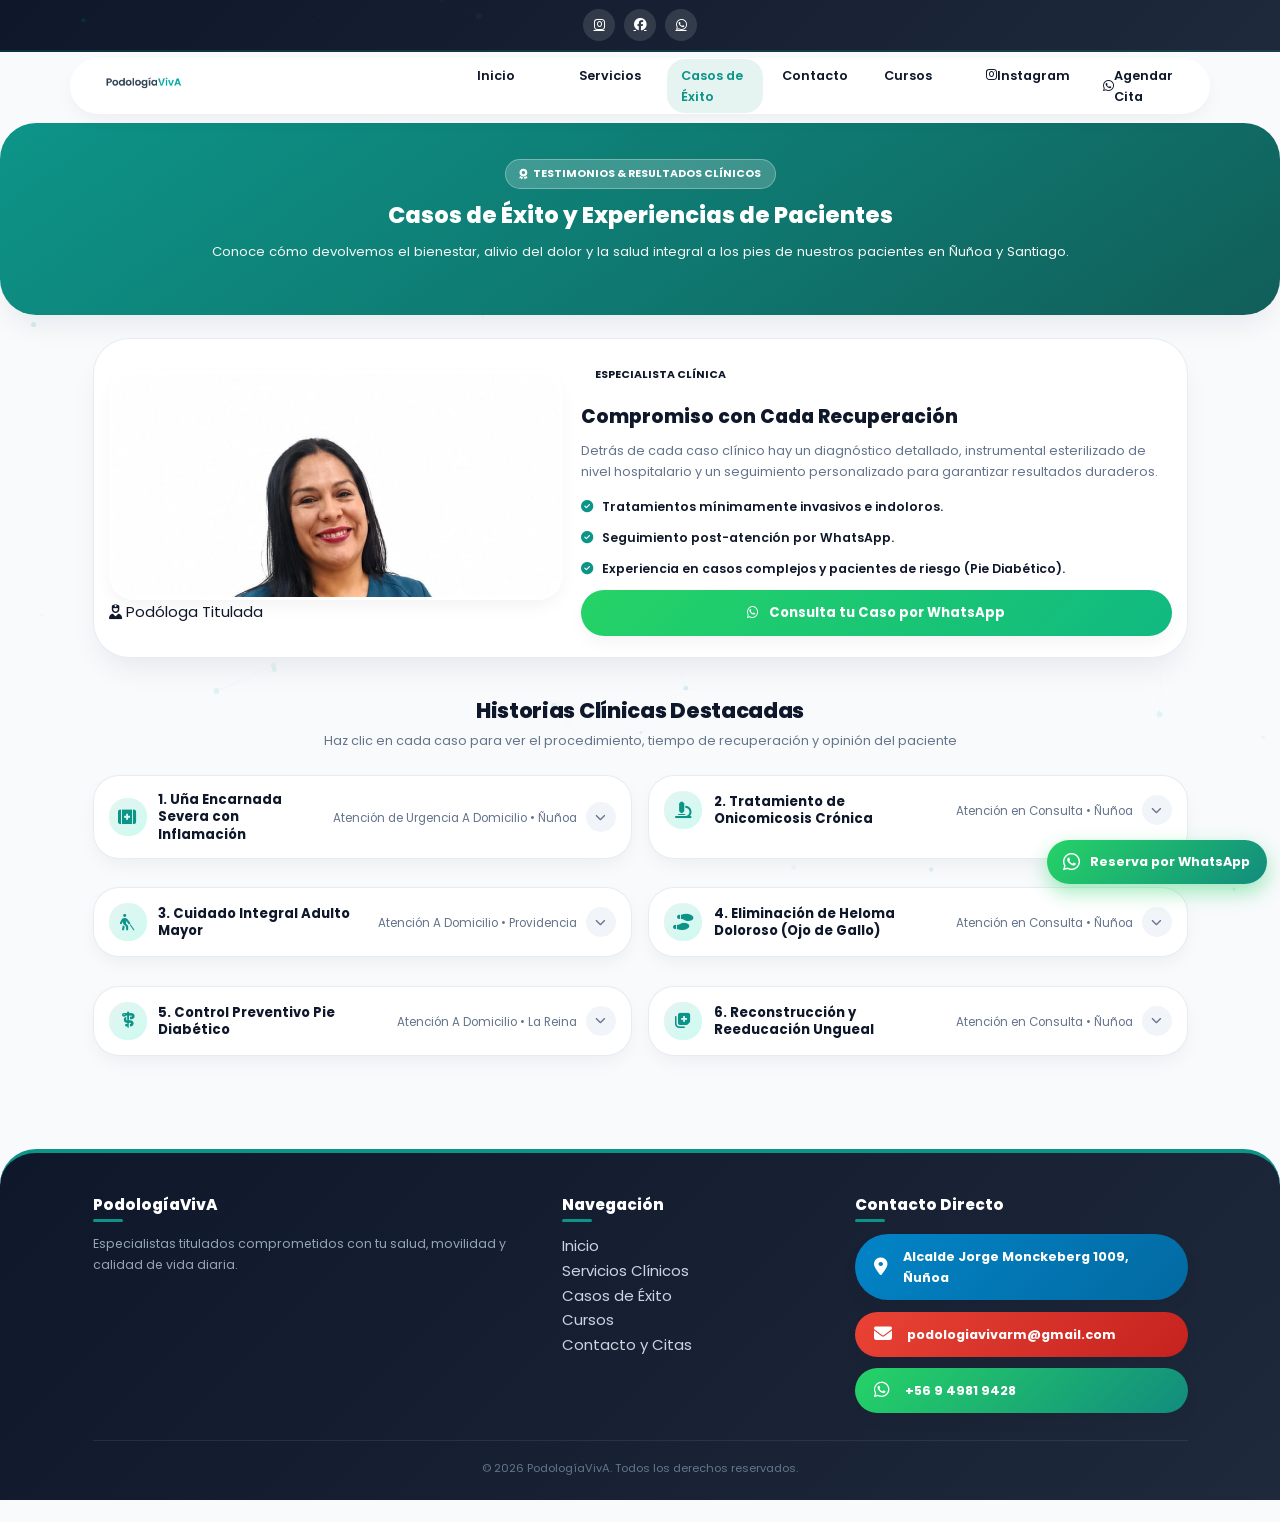
==== casos_de_exito.html @ df0d1036 "Add files via upload" ====
<!DOCTYPE html>
<html lang="es">
<head>
    <meta charset="UTF-8">
    <meta name="viewport" content="width=device-width, initial-scale=1.0">
    <title>Casos de Éxito | Podología VivA</title>
    <!-- Google Fonts & Font Awesome -->
    <link href="https://fonts.googleapis.com/css2?family=Poppins:wght@300;400;500;600;700&display=swap" rel="stylesheet">
    <link rel="stylesheet" href="https://cdnjs.cloudflare.com/ajax/libs/font-awesome/6.4.0/css/all.min.css">
    <link rel="stylesheet" href="style.css">
    <link rel="icon" href="logo.png?v=1" type="image/png">
    <meta name="description" content="Casos clínicos reales y testimonios de pacientes atendidos en consulta y a domicilio en Ñuñoa por Podología VivA.">
</head>
<body>

    <header class="top-bar">
        <div class="container top-bar-content">
            <div class="top-socials">
                <a href="https://www.instagram.com/podologiaviva.cl" target="_blank" rel="noopener noreferrer" aria-label="Instagram"><i class="fa-brands fa-instagram"></i></a>
                <a href="https://www.facebook.com/Podologiaviva" target="_blank" rel="noopener noreferrer" aria-label="Facebook"><i class="fa-brands fa-facebook"></i></a>
                <a href="https://wa.me/56949819428?text=Hola%20Podología%20VivA,%20necesito%20agendar%20una%20atención" target="_blank" rel="noopener noreferrer" aria-label="WhatsApp"><i class="fa-brands fa-whatsapp"></i></a>
            </div>
        </div>
    </header>

    <nav class="navbar">
        <div class="container nav-container">
            <a href="index.html" class="logo">
                <img src="logo.png" alt="Podología VivA Logo" class="logo-img">
            </a>
            <ul class="nav-links" id="navLinks">
                <li><a href="index.html">Inicio</a></li>
                <li><a href="servicios.html">Servicios</a></li>
                <li><a href="casos_de_exito.html" class="active">Casos de Éxito</a></li>
                <li><a href="contacto.html">Contacto</a></li>
                <li><a href="cursos.html">Cursos</a></li>
                <li><a href="https://www.instagram.com/podologiaviva.cl" target="_blank" rel="noopener noreferrer" class="nav-ig"><i class="fa-brands fa-instagram"></i> Instagram</a></li>
                <li><a href="https://wa.me/56949819428?text=Hola%20Podología%20VivA,%20necesito%20agendar%20una%20atención" target="_blank" rel="noopener noreferrer" class="btn-nav"><i class="fa-brands fa-whatsapp"></i> Agendar Cita</a></li>
            </ul>
            <button class="mobile-menu-btn" id="menuToggle" aria-label="Abrir menú">
                <i class="fa-solid fa-bars"></i>
            </button>
        </div>
    </nav>

    <section class="services-hero">
        <div class="hero-overlay"></div>
        <div class="container services-hero-content">
            <span class="badge"><i class="fa-solid fa-award"></i> Testimonios & Resultados Clínicos</span>
            <h1>Casos de Éxito y Experiencias de Pacientes</h1>
            <p>Conoce cómo devolvemos el bienestar, alivio del dolor y la salud integral a los pies de nuestros pacientes en Ñuñoa y Santiago.</p>
        </div>
    </section>

    <section class="section-podologa">
        <div class="container">
            <div class="podologa-card">
                <div class="podologa-img-wrapper">
                    <div class="podologa-img-frame">
                        <img src="podologa.jpeg" alt="Podóloga Clínica Viviana" class="podologa-img">
                    </div>
                    <div class="podologa-badge-mobile">
                        <i class="fa-solid fa-user-nurse"></i> Podóloga Titulada
                    </div>
                </div>

                <div class="podologa-info">
                    <span class="badge">Especialista Clínica</span>
                    <h2>Compromiso con Cada Recuperación</h2>
                    <p class="podologa-desc">
                        Detrás de cada caso clínico hay un diagnóstico detallado, instrumental esterilizado de nivel hospitalario y un seguimiento personalizado para garantizar resultados duraderos.
                    </p>
                    <ul class="podologa-highlights">
                        <li><i class="fa-solid fa-circle-check"></i> Tratamientos mínimamente invasivos e indoloros.</li>
                        <li><i class="fa-solid fa-circle-check"></i> Seguimiento post-atención por WhatsApp.</li>
                        <li><i class="fa-solid fa-circle-check"></i> Experiencia en casos complejos y pacientes de riesgo (Pie Diabético).</li>
                    </ul>
                    <div class="podologa-actions">
                        <a href="https://wa.me/56949819428?text=Hola%20Podología%20VivA,%20quisiera%20consultar%20por%20mi%20caso" class="btn-primary" target="_blank" rel="noopener noreferrer">
                            <i class="fa-brands fa-whatsapp"></i> Consulta tu Caso por WhatsApp
                        </a>
                    </div>
                </div>
            </div>
        </div>
    </section>

    <section class="section bg-light">
        <div class="container">
            <h2 class="section-title">Historias Clínicas Destacadas</h2>
            <p class="section-subtitle">Haz clic en cada caso para ver el procedimiento, tiempo de recuperación y opinión del paciente</p>

            <div class="grid-cards">
                <details class="card card-accordion">
                    <summary class="card-summary">
                        <div class="card-header-content">
                            <div class="card-icon"><i class="fa-solid fa-kit-medical"></i></div>
                            <h3>1. Uña Encarnada Severa con Inflamación</h3>
                            <p class="summary-desc">Atención de Urgencia A Domicilio • Ñuñoa</p>
                        </div>
                        <span class="accordion-icon"><i class="fa-solid fa-chevron-down"></i></span>
                    </summary>
                    <div class="card-details-content">
                        <hr>
                        <span class="case-tag tag-success"><i class="fa-solid fa-check"></i> Alivio Inmediato</span>
                        <p><strong>Situación:</strong> Paciente acudió con dolor agudo al caminar debido a una espícula encarnada en el hallux derecho con granuloma leve.</p>
                        <p><strong>Procedimiento:</strong> Espiculotomía técnica indolora, asepsia profunda de rodetes ungueales y curación oclusiva antiséptica.</p>
                        <p><strong>Tiempo de recuperación:</strong> 48 horas para remisión total del dolor.</p>
                        <blockquote class="patient-quote">
                            "Llegué con un dolor insoportable. La atención a domicilio fue extremadamente delicada y salí caminando sin molestias."
                            <br><small>— <strong>María Elena G.</strong></small>
                        </blockquote>
                        <a href="https://wa.me/56949819428?text=Hola%20Podología%20VivA,%20tengo%20un%20caso%20de%20Uña%20Encarnada" target="_blank" rel="noopener noreferrer" class="card-link-btn">Tengo un caso similar &rarr;</a>
                    </div>
                </details>

                <details class="card card-accordion">
                    <summary class="card-summary">
                        <div class="card-header-content">
                            <div class="card-icon"><i class="fa-solid fa-microscope"></i></div>
                            <h3>2. Tratamiento de Onicomicosis Crónica</h3>
                            <p class="summary-desc">Atención en Consulta • Ñuñoa</p>
                        </div>
                        <span class="accordion-icon"><i class="fa-solid fa-chevron-down"></i></span>
                    </summary>
                    <div class="card-details-content">
                        <hr>
                        <span class="case-tag tag-info"><i class="fa-solid fa-clock"></i> Proceso de 4 Meses</span>
                        <p><strong>Situación:</strong> Paciente con distrofia y engrosamiento por hongos en más del 60% de las láminas de ambos pies.</p>
                        <p><strong>Procedimiento:</strong> Desbastado micrométrico sistemático, limpieza de detritos subungueales y aplicación de protocolo antimicótico continuado.</p>
                        <p><strong>Resultado:</strong> Crecimiento de lámina sana desde la matriz y restauración estética completa.</p>
                        <blockquote class="patient-quote">
                            "Había probado varios remedios sin éxito. Gracias al seguimiento profesional de Podología VivA volví a usar calzado abierto."
                            <br><small>— <strong>Carlos M.</strong></small>
                        </blockquote>
                        <a href="https://wa.me/56949819428?text=Hola%20Podología%20VivA,%20necesito%20tratamiento%20para%20Hongos" target="_blank" rel="noopener noreferrer" class="card-link-btn">Consultar por Hongos &rarr;</a>
                    </div>
                </details>

                <details class="card card-accordion">
                    <summary class="card-summary">
                        <div class="card-header-content">
                            <div class="card-icon"><i class="fa-solid fa-person-walking-with-cane"></i></div>
                            <h3>3. Cuidado Integral Adulto Mayor</h3>
                            <p class="summary-desc">Atención A Domicilio • Providencia</p>
                        </div>
                        <span class="accordion-icon"><i class="fa-solid fa-chevron-down"></i></span>
                    </summary>
                    <div class="card-details-content">
                        <hr>
                        <span class="case-tag tag-success"><i class="fa-solid fa-heart"></i> Atención Preventiva</span>
                        <p><strong>Situación:</strong> Paciente de 82 años con hiperqueratosis plantar severa y dificultad para el autocuidado de sus uñas.</p>
                        <p><strong>Procedimiento:</strong> Profilaxis podológica completa, eliminación suave de durezas en zona de apoyo y emoliencia profunda con masajes reactivadores.</p>
                        <p><strong>Resultado:</strong> Recuperación instantánea de la comodidad en la marcha y prevención de fisuras profundas.</p>
                        <blockquote class="patient-quote">
                            "La paciencia y empatía con la que atienden a mi mamá es invaluable. Quedó encantada con el servicio a domicilio."
                            <br><small>— <strong>Patricia R. (Hija de paciente)</strong></small>
                        </blockquote>
                        <a href="https://wa.me/56949819428?text=Hola%20Podología%20VivA,%20necesito%20atención%20para%20Adulto%20Mayor" target="_blank" rel="noopener noreferrer" class="card-link-btn">Agendar Domicilio &rarr;</a>
                    </div>
                </details>

                <details class="card card-accordion">
                    <summary class="card-summary">
                        <div class="card-header-content">
                            <div class="card-icon"><i class="fa-solid fa-shoe-prints"></i></div>
                            <h3>4. Eliminación de Heloma Doloroso (Ojo de Gallo)</h3>
                            <p class="summary-desc">Atención en Consulta • Ñuñoa</p>
                        </div>
                        <span class="accordion-icon"><i class="fa-solid fa-chevron-down"></i></span>
                    </summary>
                    <div class="card-details-content">
                        <hr>
                        <span class="case-tag tag-success"><i class="fa-solid fa-bolt"></i> Solución Inmediata</span>
                        <p><strong>Situación:</strong> Callosidad interdigital profundamente enraizada que provocaba dolor agudo con el uso de calzado cerrado.</p>
                        <p><strong>Procedimiento:</strong> Enucleación técnica del núcleo helósico sin incisiones profundas y protección siliconada de apoyo.</p>
                        <p><strong>Resultado:</strong> Desaparición instantánea de la presión dolorosa.</p>
                        <blockquote class="patient-quote">
                            "Sentía una aguja al caminar. En menos de media hora en la consulta lo solucionaron por completo sin ningún tipo de dolor."
                            <br><small>— <strong>Andrés S.</strong></small>
                        </blockquote>
                        <a href="https://wa.me/56949819428?text=Hola%20Podología%20VivA,%20tengo%20un%20heloma%20o%20callo%20doloroso" target="_blank" rel="noopener noreferrer" class="card-link-btn">Agendar Consulta &rarr;</a>
                    </div>
                </details>

                <details class="card card-accordion">
                    <summary class="card-summary">
                        <div class="card-header-content">
                            <div class="card-icon"><i class="fa-solid fa-staff-snake"></i></div>
                            <h3>5. Control Preventivo Pie Diabético</h3>
                            <p class="summary-desc">Atención A Domicilio • La Reina</p>
                        </div>
                        <span class="accordion-icon"><i class="fa-solid fa-chevron-down"></i></span>
                    </summary>
                    <div class="card-details-content">
                        <hr>
                        <span class="case-tag tag-warning"><i class="fa-solid fa-shield-halved"></i> Alto Resguardo</span>
                        <p><strong>Situación:</strong> Paciente diabético que requería corte de uñas especializado para prevenir microlesiones o riesgo de infección.</p>
                        <p><strong>Procedimiento:</strong> Valoración de sensibilidad táctil/térmica, perfilado anatómico de bordes ungueales e hidratación biomecánica no irritante.</p>
                        <p><strong>Resultado:</strong> Pies libres de riesgo de úlceras y control mensual establecido.</p>
                        <blockquote class="patient-quote">
                            "Un excelente trato y conocimiento sobre el cuidado especial que requiere mi condición. Transmiten mucha tranquilidad."
                            <br><small>— <strong>Roberto F.</strong></small>
                        </blockquote>
                        <a href="https://wa.me/56949819428?text=Hola%20Podología%20VivA,%20necesito%20atención%20para%20Pie%20Diabético" target="_blank" rel="noopener noreferrer" class="card-link-btn">Consultar por Pie Diabético &rarr;</a>
                    </div>
                </details>

                <details class="card card-accordion">
                    <summary class="card-summary">
                        <div class="card-header-content">
                            <div class="card-icon"><i class="fa-solid fa-notes-medical"></i></div>
                            <h3>6. Reconstrucción y Reeducación Ungueal</h3>
                            <p class="summary-desc">Atención en Consulta • Ñuñoa</p>
                        </div>
                        <span class="accordion-icon"><i class="fa-solid fa-chevron-down"></i></span>
                    </summary>
                    <div class="card-details-content">
                        <hr>
                        <span class="case-tag tag-info"><i class="fa-solid fa-wand-magic-sparkles"></i> Restauración Estética</span>
                        <p><strong>Situación:</strong> Paciente con uña deformada por traumatismo previo en la práctica deportiva.</p>
                        <p><strong>Procedimiento:</strong> Limpieza del lecho ungueal y adaptación de resina clínica podológica para guiado de crecimiento.</p>
                        <p><strong>Resultado:</strong> Apariencia natural e integración perfecta del canal ungueal.</p>
                        <blockquote class="patient-quote">
                            "No pensaba que mi uña volvería a verse normal. El resultado estético y funcional superó mis expectativas."
                            <br><small>— <strong>Valentina H.</strong></small>
                        </blockquote>
                        <a href="https://wa.me/56949819428?text=Hola%20Podología%20VivA,%20necesito%20reconstrucción%20ungueal" target="_blank" rel="noopener noreferrer" class="card-link-btn">Agendar Evaluación &rarr;</a>
                    </div>
                </details>
            </div>
        </div>
    </section>

    <footer class="footer">
    <div class="container">
        <div class="footer-grid">
            
            <!-- Columna 1: Marca y Descripción -->
            <div class="footer-col">
                <h3>PodologíaVivA</h3>
                <p>Especialistas titulados comprometidos con tu salud, movilidad y calidad de vida diaria.</p>
            </div>

            <!-- Columna 2: Navegación -->
            <div class="footer-col">
                <h4>Navegación</h4>
                <ul class="footer-links" style="list-style: none;">
                    <li><a href="#inicio" style="color: inherit; text-decoration: none;">Inicio</a></li>
                    <li><a href="#servicios" style="color: inherit; text-decoration: none;">Servicios Clínicos</a></li>
                    <li><a href="#casos" style="color: inherit; text-decoration: none;">Casos de Éxito</a></li>
                    <li><a href="#cursos" style="color: inherit; text-decoration: none;">Cursos</a></li>
                    <li><a href="#contacto" style="color: inherit; text-decoration: none;">Contacto y Citas</a></li>
                </ul>
            </div>

            <!-- Columna 3: Contacto Directo (Botones Adaptados) -->
            <div class="footer-col">
                <h4>Contacto Directo</h4>
                <div class="footer-contact-buttons">
                    <a href="https://maps.google.com" target="_blank" class="contact-btn-social phone-btn">
                        <i class="fas fa-map-marker-alt"></i>
                        <span>Alcalde Jorge Monckeberg 1009, Ñuñoa</span>
                    </a>
                    
                    <a href="mailto:podologiavivarm@gmail.com" class="contact-btn-social email-btn">
                        <i class="fas fa-envelope"></i>
                        <span>podologiavivarm@gmail.com</span>
                    </a>
                    
                    <a href="https://wa.me/56949819428" target="_blank" class="contact-btn-social whatsapp-btn">
                        <i class="fab fa-whatsapp"></i>
                        <span>+56 9 4981 9428</span>
                    </a>
                </div>
            </div>

        </div>

        <div class="footer-bottom">
            <p>&copy; 2026 PodologíaVivA. Todos los derechos reservados.</p>
        </div>
    </div>
</footer>

    <a href="https://wa.me/56949819428?text=Hola%20Podología%20VivA,%20necesito%20agendar%20una%20atención" class="whatsapp-float" target="_blank" rel="noopener noreferrer" aria-label="Reserva por WhatsApp">
        <i class="fa-brands fa-whatsapp"></i>
        <span>Reserva por WhatsApp</span>
    </a>

    <script src="script.js"></script>
</body>
</html>
---- style.css ----
/* ==========================================================================
   PODOLOGÍA VIVA - STYLESHEET MOBILE-FIRST REFINED & FIXED
   Corrección de saltos de línea, viñetas de menú y centrado de ubicación
   ========================================================================== */

/* --- 1. VARIABLES DE DISEÑO & PALETA DE COLOR --- */
:root {
    --primary: #0d9488;          
    --primary-dark: #0f766e;
    --primary-light: #e6f4f1;    
    --primary-glow: rgba(13, 148, 136, 0.18);
    
    --secondary: #0284c7;        
    --secondary-light: #e0f2fe;

    --brand-whatsapp: #25d366;
    --brand-whatsapp-dark: #128c7e;
    --brand-instagram: #e1306c;
    --brand-instagram-grad: linear-gradient(135deg, #833ab4, #fd1d1d, #fcb045);

    --dark-text: #0f172a;        
    --muted-text: #64748b;       
    --light-bg: #f8fafc;         
    --card-bg: #ffffff;

    --shadow-sm: 0 4px 12px rgba(15, 23, 42, 0.03);
    --shadow-md: 0 8px 20px -4px rgba(15, 23, 42, 0.06);
    --shadow-lg: 0 16px 30px -8px rgba(15, 23, 42, 0.08);

    --radius-sm: 18px;
    --radius-md: 26px;
    --radius-lg: 36px;
    --radius-full: 9999px;

    --transition-fast: all 0.2s cubic-bezier(0.4, 0, 0.2, 1);
}

/* --- 2. RESET Y CONTROL DE DESBORDAMIENTO --- */
*, *::before, *::after {
    box-sizing: border-box;
    margin: 0;
    padding: 0;
    max-width: 100%;
    -webkit-tap-highlight-color: transparent;
}

html, body {
    width: 100%;
    max-width: 100vw;
    overflow-x: hidden !important;
    scroll-behavior: smooth;
    font-size: 15px;
    -webkit-text-size-adjust: 100%;
}

body {
    font-family: 'Poppins', system-ui, -apple-system, sans-serif;
    background-color: var(--light-bg);
    color: var(--dark-text);
    line-height: 1.65;
    -webkit-font-smoothing: antialiased;
    padding-bottom: calc(1.5rem + env(safe-area-inset-bottom));
}

#particle-canvas {
    position: fixed;
    top: 0;
    left: 0;
    width: 100%;
    height: 100%;
    pointer-events: none;
    z-index: 0;
    opacity: 0.35;
}

.container {
    width: 100%;
    max-width: 1140px;
    margin: 0 auto;
    padding: 0 1.2rem;
    position: relative;
    z-index: 1;
}

/* --- 3. SECCIONES Y ENCABEZADOS --- */
.section {
    padding: 2.6rem 0;
}

.section-title {
    font-size: 1.4rem;
    color: var(--dark-text);
    text-align: center;
    font-weight: 800;
    letter-spacing: -0.3px;
    margin-bottom: 0.4rem;
    word-break: break-word;
    line-height: 1.35;
}

.section-subtitle {
    text-align: center;
    color: var(--muted-text);
    font-size: 0.85rem;
    line-height: 1.6;
    margin-bottom: 1.6rem;
    padding: 0 0.5rem;
    word-break: break-word;
}

/* --- 4. TOP BAR & NAVBAR CÁPSULA (MENÚ MÓVIL CORREGIDO) --- */
.top-bar {
    background: linear-gradient(135deg, #0f172a 0%, #1e293b 100%);
    color: #e2e8f0;
    font-size: 0.75rem;
    padding: 0.6rem 0;
    border-bottom: 2px solid rgba(13, 148, 136, 0.2);
}

.top-bar-content {
    display: flex;
    justify-content: space-between;
    align-items: center;
    flex-wrap: wrap;
    gap: 0.5rem;
}

.top-socials {
    display: flex;
    gap: 0.6rem;
    margin: 0 auto;
}

.top-socials a {
    color: #ffffff;
    background: rgba(255, 255, 255, 0.12);
    width: 32px;
    height: 32px;
    border-radius: var(--radius-full);
    display: flex;
    align-items: center;
    justify-content: center;
    font-size: 0.85rem;
}

.navbar {
    position: sticky;
    top: 0.4rem;
    z-index: 1000;
    margin-top: 0.4rem;
    padding: 0 0.5rem;
}

.nav-container {
    background: rgba(255, 255, 255, 0.96);
    backdrop-filter: blur(16px);
    -webkit-backdrop-filter: blur(16px);
    border-radius: var(--radius-full);
    padding: 0.5rem 1rem;
    display: flex;
    align-items: center;
    justify-content: space-between;
    box-shadow: var(--shadow-md);
    border: 1px solid rgba(255, 255, 255, 0.8);
}

.logo-img {
    height: 32px;
    width: auto;
    max-width: 150px;
    object-fit: contain;
}

.mobile-menu-btn {
    display: flex;
    align-items: center;
    justify-content: center;
    background: var(--primary-light);
    border: none;
    color: var(--primary);
    font-size: 1.1rem;
    width: 38px;
    height: 38px;
    border-radius: var(--radius-full);
    cursor: pointer;
    flex-shrink: 0;
}

/* Menú móvil limpio sin viñetas ni puntos negros */
.nav-links {
    position: absolute;
    top: calc(100% + 0.5rem);
    left: 0.8rem;
    right: 0.8rem;
    background: rgba(255, 255, 255, 0.99);
    backdrop-filter: blur(20px);
    -webkit-backdrop-filter: blur(20px);
    border-radius: var(--radius-md);
    padding: 1.1rem;
    display: none;
    flex-direction: column;
    gap: 0.5rem;
    box-shadow: var(--shadow-lg);
    border: 1px solid rgba(226, 232, 240, 0.9);
    list-style: none !important; /* Elimina cualquier punto o viñeta heredada */
}

.nav-links.active {
    display: flex;
}

.nav-links li {
    list-style: none !important;
    margin: 0;
    padding: 0;
    width: 100%;
}

.nav-links a {
    text-decoration: none;
    color: var(--dark-text);
    font-weight: 600;
    font-size: 0.88rem;
    padding: 0.7rem 0.9rem;
    border-radius: var(--radius-sm);
    display: flex;
    align-items: center;
    justify-content: space-between;
    background: #f1f5f9;
    width: 100%;
}

.nav-links a.active {
    background: var(--primary-light);
    color: var(--primary);
}

/* --- 5. HERO SECTIONS --- */
.hero, .services-hero, .coming-soon-hero {
    position: relative;
    padding: 2.4rem 1.2rem 2rem;
    margin: 0.6rem 0 1.5rem;
    border-radius: var(--radius-lg);
    overflow: hidden;
    background: linear-gradient(145deg, #0d9488 0%, #0f766e 60%, #115e59 100%);
    color: #ffffff;
    box-shadow: var(--shadow-lg);
    text-align: center;
}

.badge, .coming-soon-badge {
    display: inline-flex;
    align-items: center;
    gap: 0.4rem;
    background: rgba(255, 255, 255, 0.2);
    backdrop-filter: blur(10px);
    padding: 0.35rem 0.9rem;
    border-radius: var(--radius-full);
    font-size: 0.72rem;
    font-weight: 700;
    text-transform: uppercase;
    margin-bottom: 0.8rem;
    border: 1px solid rgba(255, 255, 255, 0.3);
}

.hero h1, .services-hero h1 {
    font-size: 1.5rem;
    font-weight: 800;
    line-height: 1.3;
    margin-bottom: 0.7rem;
    word-wrap: break-word;
}

.hero p, .services-hero p {
    font-size: 0.88rem;
    opacity: 0.95;
    margin-bottom: 1.5rem;
    line-height: 1.65;
}

.hero-btns {
    display: flex;
    flex-direction: column;
    gap: 0.7rem;
    width: 100%;
}

.btn-primary, .btn-secondary, .btn-submit {
    display: flex;
    align-items: center;
    justify-content: center;
    gap: 0.7rem;
    width: 100%;
    min-height: 46px;
    padding: 0.75rem 1rem;
    border-radius: var(--radius-full);
    font-weight: 700;
    font-size: 0.88rem;
    text-decoration: none;
    cursor: pointer;
    border: none;
    box-shadow: var(--shadow-md);
    text-align: center;
}

.btn-primary {
    background: linear-gradient(135deg, var(--brand-whatsapp) 0%, #10b981 100%);
    color: #ffffff;
}

.btn-secondary {
    background: #ffffff;
    color: var(--dark-text);
}

.btn-submit {
    background: linear-gradient(135deg, var(--primary) 0%, var(--secondary) 100%);
    color: #ffffff;
}

/* --- 6. TARJETAS Y ACORDEONES (DISTRIBUCIÓN DE ESPACIOS CORREGIDA) --- */
.grid-cards {
    display: grid;
    grid-template-columns: 1fr;
    gap: 1.1rem;
    width: 100%;
}

.card {
    background: var(--card-bg);
    border-radius: var(--radius-md);
    padding: 1.1rem;
    border: 1px solid rgba(226, 232, 240, 0.8);
    box-shadow: var(--shadow-md);
    width: 100%;
    overflow: hidden;
}

details.card-accordion {
    width: 100%;
    display: block;
    background: var(--card-bg);
    border-radius: var(--radius-md);
    border: 1px solid rgba(226, 232, 240, 0.8);
    box-shadow: var(--shadow-md);
    padding: 1rem;
    margin-bottom: 0.8rem;
}

details.card-accordion summary {
    list-style: none;
    cursor: pointer;
    user-select: none;
    width: 100%;
    outline: none;
}

details.card-accordion summary::-webkit-details-marker {
    display: none;
}

.card-summary {
    display: flex;
    align-items: center;
    justify-content: space-between;
    gap: 0.6rem;
    width: 100%;
}

.card-header-content {
    display: flex;
    align-items: center;
    gap: 0.75rem;
    min-width: 0;
    flex: 1;
}

.card-icon {
    width: 38px;
    height: 38px;
    min-width: 38px;
    border-radius: var(--radius-sm);
    background: linear-gradient(135deg, var(--primary-light) 0%, #ccfbf1 100%);
    color: var(--primary);
    display: flex;
    align-items: center;
    justify-content: center;
    font-size: 1.1rem;
    flex-shrink: 0;
}

/* Títulos con ancho flexible y sin cortes forzados */
.card h3 {
    font-size: 0.88rem;
    font-weight: 700;
    color: var(--dark-text);
    line-height: 1.3;
    word-break: normal;
    overflow-wrap: break-word;
    flex: 1;
}

.summary-desc {
    font-size: 0.78rem;
    color: var(--muted-text);
    margin-top: 0.2rem;
    line-height: 1.45;
    word-break: break-word;
}

.accordion-icon {
    width: 30px;
    height: 30px;
    min-width: 30px;
    border-radius: var(--radius-full);
    background: #f1f5f9;
    display: flex;
    align-items: center;
    justify-content: center;
    color: var(--muted-text);
    font-size: 0.72rem;
    flex-shrink: 0;
    transition: var(--transition-fast);
}

details[open] .accordion-icon {
    transform: rotate(180deg);
    background: var(--primary);
    color: #ffffff;
}

.card-details-content {
    margin-top: 0.9rem;
    padding-top: 0.9rem;
    font-size: 0.83rem;
    color: #334155;
    line-height: 1.65;
    border-top: 1px solid #f1f5f9;
    width: 100%;
    word-wrap: break-word;
}

.clinic-list {
    list-style: none;
    padding: 0;
    margin: 0;
    width: 100%;
}

.clinic-list li {
    display: flex;
    align-items: flex-start;
    gap: 0.6rem;
    margin-bottom: 0.7rem;
    font-size: 0.82rem;
    line-height: 1.5;
    word-break: break-word;
}

.clinic-list i {
    color: var(--primary);
    margin-top: 0.15rem;
    font-size: 0.85rem;
    flex-shrink: 0;
}

/* --- 7. PODÓLOGA CARD --- */
.podologa-card {
    background: var(--card-bg);
    border-radius: var(--radius-lg);
    padding: 1.4rem 1rem;
    display: flex;
    flex-direction: column;
    gap: 1.2rem;
    box-shadow: var(--shadow-lg);
    border: 1px solid rgba(226, 232, 240, 0.8);
    width: 100%;
    overflow: hidden;
}

.podologa-img-frame {
    width: 100%;
    height: 230px;
    border-radius: var(--radius-md);
    overflow: hidden;
    box-shadow: var(--shadow-md);
    border: 3px solid #ffffff;
}

.podologa-img {
    width: 100%;
    height: 100%;
    object-fit: cover;
    object-position: top center;
}

.podologa-info h2 {
    font-size: 1.25rem;
    color: var(--dark-text);
    margin: 0.2rem 0 0.7rem;
    font-weight: 800;
    line-height: 1.3;
}

.podologa-desc {
    color: var(--muted-text);
    font-size: 0.85rem;
    line-height: 1.65;
    margin-bottom: 1rem;
}

.podologa-highlights {
    list-style: none;
}

.podologa-highlights li {
    display: flex;
    align-items: center;
    gap: 0.6rem;
    margin-bottom: 0.7rem;
    font-size: 0.82rem;
    font-weight: 600;
}

.podologa-highlights i {
    color: var(--primary);
    flex-shrink: 0;
}

/* --- 8. FILTROS & WIDGETS --- */
.category-filter-wrapper {
    margin-bottom: 1.5rem;
    width: 100%;
    overflow: hidden;
}

.filter-buttons {
    display: flex;
    justify-content: flex-start;
    gap: 0.5rem;
    overflow-x: auto;
    padding: 0.2rem 0.2rem 0.5rem;
    -webkit-overflow-scrolling: touch;
    scrollbar-width: none;
    width: 100%;
}

.filter-buttons::-webkit-scrollbar {
    display: none;
}

.filter-btn {
    white-space: nowrap;
    background: var(--card-bg);
    border: 1.5px solid #cbd5e1;
    padding: 0.5rem 1rem;
    border-radius: var(--radius-full);
    font-size: 0.78rem;
    font-weight: 600;
    color: var(--dark-text);
    flex-shrink: 0;
}

.filter-btn.active {
    background: var(--primary);
    color: #ffffff;
    border-color: var(--primary);
    box-shadow: 0 4px 12px var(--primary-glow);
}

.form-container, .smart-assistant-card, .widget-calculator {
    background: var(--card-bg);
    border-radius: var(--radius-md);
    padding: 1.3rem 1rem;
    box-shadow: var(--shadow-lg);
    border: 1px solid rgba(226, 232, 240, 0.8);
    width: 100%;
}

.assistant-options {
    display: flex;
    flex-direction: column;
    gap: 0.6rem;
}

.opt-btn {
    background: #f8fafc;
    border: 2px solid #e2e8f0;
    border-radius: var(--radius-sm);
    padding: 0.8rem 0.9rem;
    text-align: left;
    font-size: 0.83rem;
    font-weight: 600;
    color: var(--dark-text);
    display: flex;
    align-items: center;
    gap: 0.7rem;
    line-height: 1.45;
    width: 100%;
    word-break: break-word;
}

.assistant-input, .form-group input, .form-group select, .form-group textarea {
    width: 100%;
    min-height: 44px;
    padding: 0.7rem 0.9rem;
    border-radius: var(--radius-sm);
    border: 2px solid #e2e8f0;
    background: #f8fafc;
    font-size: 0.85rem;
    color: var(--dark-text);
    margin-top: 0.25rem;
}

/* --- 9. SECCIÓN DE UBICACIÓN Y MAPA (CENTRADOS Y CON ESPACIO PROTEGIDO) --- */
.location-section {
    padding: 2.4rem 0;
}

.location-card {
    background: var(--card-bg);
    border-radius: var(--radius-md);
    padding: 1.4rem 1.1rem;
    box-shadow: var(--shadow-lg);
    border: 1px solid rgba(226, 232, 240, 0.8);
    width: 100%;
    text-align: center;
}

.location-card p, .location-card address {
    font-size: 0.88rem;
    color: var(--muted-text);
    line-height: 1.65;
    margin: 0.8rem auto 1.2rem auto;
    max-width: 92%;
    word-break: break-word;
    font-style: normal;
}

.map-container {
    width: 100%;
    max-width: 100%;
    height: 260px;
    border-radius: var(--radius-sm);
    overflow: hidden;
    box-shadow: var(--shadow-md);
    border: 2px solid #e2e8f0;
    margin: 0 auto;
}

.map-container iframe {
    width: 100%;
    height: 100%;
    border: 0;
}

/* --- 10. FOOTER & BOTONES DE CONTACTO (ICONOS SEPARADOS) --- */
footer {
    background: linear-gradient(135deg, #0f172a 0%, #1e293b 100%);
    color: #cbd5e1;
    padding: 2.6rem 0 1.5rem;
    margin-top: 2.8rem;
    border-top: 4px solid var(--primary);
    border-top-left-radius: var(--radius-lg);
    border-top-right-radius: var(--radius-lg);
    width: 100%;
}

.footer-grid {
    display: grid;
    grid-template-columns: 1fr;
    gap: 1.8rem;
    margin-bottom: 1.8rem;
    width: 100%;
}

.footer-col h3, .footer-col h4 {
    color: #ffffff;
    font-size: 1.02rem;
    font-weight: 800;
    margin-bottom: 0.8rem;
    position: relative;
    padding-bottom: 0.35rem;
}

.footer-col h3::after, .footer-col h4::after {
    content: '';
    position: absolute;
    bottom: 0;
    left: 0;
    width: 30px;
    height: 3px;
    background: var(--primary);
    border-radius: var(--radius-full);
}

.footer-col p {
    font-size: 0.83rem;
    line-height: 1.65;
    color: #94a3b8;
}

.footer-contact-buttons {
    display: flex;
    flex-direction: column;
    gap: 0.75rem;
    margin-top: 0.8rem;
    width: 100%;
}

.contact-btn-social {
    display: flex;
    align-items: center;
    justify-content: flex-start;
    gap: 1rem;
    padding: 0.8rem 1.1rem;
    border-radius: var(--radius-full);
    text-decoration: none;
    font-weight: 700;
    font-size: 0.85rem;
    color: #ffffff !important;
    box-shadow: var(--shadow-md);
    width: 100%;
}

.contact-btn-social i {
    font-size: 1.2rem;
    flex-shrink: 0;
    margin-left: 0.15rem;
}

.contact-btn-social.whatsapp-btn {
    background: linear-gradient(135deg, var(--brand-whatsapp) 0%, var(--brand-whatsapp-dark) 100%);
}

.contact-btn-social.instagram-btn {
    background: var(--brand-instagram-grad);
}

.contact-btn-social.phone-btn {
    background: linear-gradient(135deg, #0284c7 0%, #0369a1 100%);
}

.contact-btn-social.email-btn {
    background: linear-gradient(135deg, #ea4335 0%, #c5221f 100%);
}

.footer-bottom {
    text-align: center;
    padding-top: 1.3rem;
    border-top: 1px solid rgba(255, 255, 255, 0.08);
    font-size: 0.75rem;
    color: #64748b;
    line-height: 1.5;
}

/* --- 11. BOTÓN FLOTANTE WHATSAPP --- */
.whatsapp-float {
    position: fixed;
    bottom: 1.1rem;
    right: 0.9rem;
    background: linear-gradient(135deg, var(--brand-whatsapp) 0%, var(--brand-whatsapp-dark) 100%);
    color: #ffffff;
    padding: 0.75rem 1.1rem;
    border-radius: var(--radius-full);
    display: flex;
    align-items: center;
    gap: 0.65rem;
    text-decoration: none;
    font-weight: 700;
    font-size: 0.85rem;
    box-shadow: 0 8px 20px rgba(37, 211, 102, 0.45);
    z-index: 999;
}

.whatsapp-float i {
    font-size: 1.3rem;
}

@media (min-width: 768px) {
    .container {
        padding: 0 1.5rem;
    }

    .mobile-menu-btn {
        display: none;
    }

    .nav-links {
        position: static;
        display: flex !important;
        flex-direction: row;
        background: transparent;
        padding: 0;
        box-shadow: none;
        border: none;
        gap: 0.4rem;
    }

    .nav-links a {
        background: transparent;
        font-size: 0.85rem;
        padding: 0.4rem 0.9rem;
    }

    .grid-cards {
        grid-template-columns: repeat(2, 1fr);
    }

    .footer-grid {
        grid-template-columns: 2fr 1.2fr 1.5fr;
    }

    .podologa-card {
        flex-direction: row;
        align-items: center;
    }

    .podologa-img-wrapper {
        flex: 1;
    }

    .podologa-info {
        flex: 1.3;
    }
}
/* --- CORRECCIÓN DE ALINEACIÓN DE LA DIRECCIÓN EN MÓVIL --- */
.location-card {
    text-align: center; /* Asegura el centrado general */
    padding: 1.5rem 1.2rem; /* Añade un respiro lateral simétrico */
}

.location-card p, 
.location-card address {
    display: flex;
    align-items: center;
    justify-content: center;
    gap: 0.5rem; /* Separa el icono de la dirección */
    text-align: center;
    margin: 0.8rem auto 1.2rem auto;
    padding: 0 0.5rem; /* Evita que toque los bordes laterales */
    max-width: 100%;
}

.location-card i {
    color: var(--primary);
    flex-shrink: 0;
}
/* --- SECCIÓN DE UBICACIÓN Y MAPA (CENTRADOS Y CON ESPACIO PROTEGIDO) --- */
.location-section {
    padding: 2.4rem 0;
}

.location-card, .map-card {
    background: var(--card-bg);
    border-radius: var(--radius-md);
    padding: 1.5rem 1.2rem;
    box-shadow: var(--shadow-lg);
    border: 1px solid rgba(226, 232, 240, 0.8);
    width: 100%;
    text-align: center; /* Centra todo el contenido hijo */
    margin: 0 auto;
}

/* Alineación específica para el bloque de información de la dirección */
.map-info, .location-card p, .location-card address {
    display: flex;
    flex-direction: column;
    align-items: center;
    justify-content: center;
    text-align: center;
    margin: 1rem auto 0 auto;
    padding: 0 0.5rem;
    width: 100%;
}

/* Estilo para que el texto y el icono fluyan de forma centrada y ordenada */
.map-info p, .location-card p {
    display: flex;
    align-items: center;
    justify-content: center;
    gap: 0.5rem;
    font-size: 0.9rem;
    color: var(--dark-text);
    line-height: 1.5;
    word-break: break-word;
}

.map-info i, .location-card i {
    color: var(--primary);
    flex-shrink: 0;
}

/* Contenedor del mapa adaptado */
.map-container {
    width: 100%;
    height: 260px;
    border-radius: var(--radius-sm);
    overflow: hidden;
    box-shadow: var(--shadow-md);
    border: 2px solid #e2e8f0;
    margin: 0 auto;
}

.map-container iframe {
    width: 100%;
    height: 100%;
    border: 0;
}
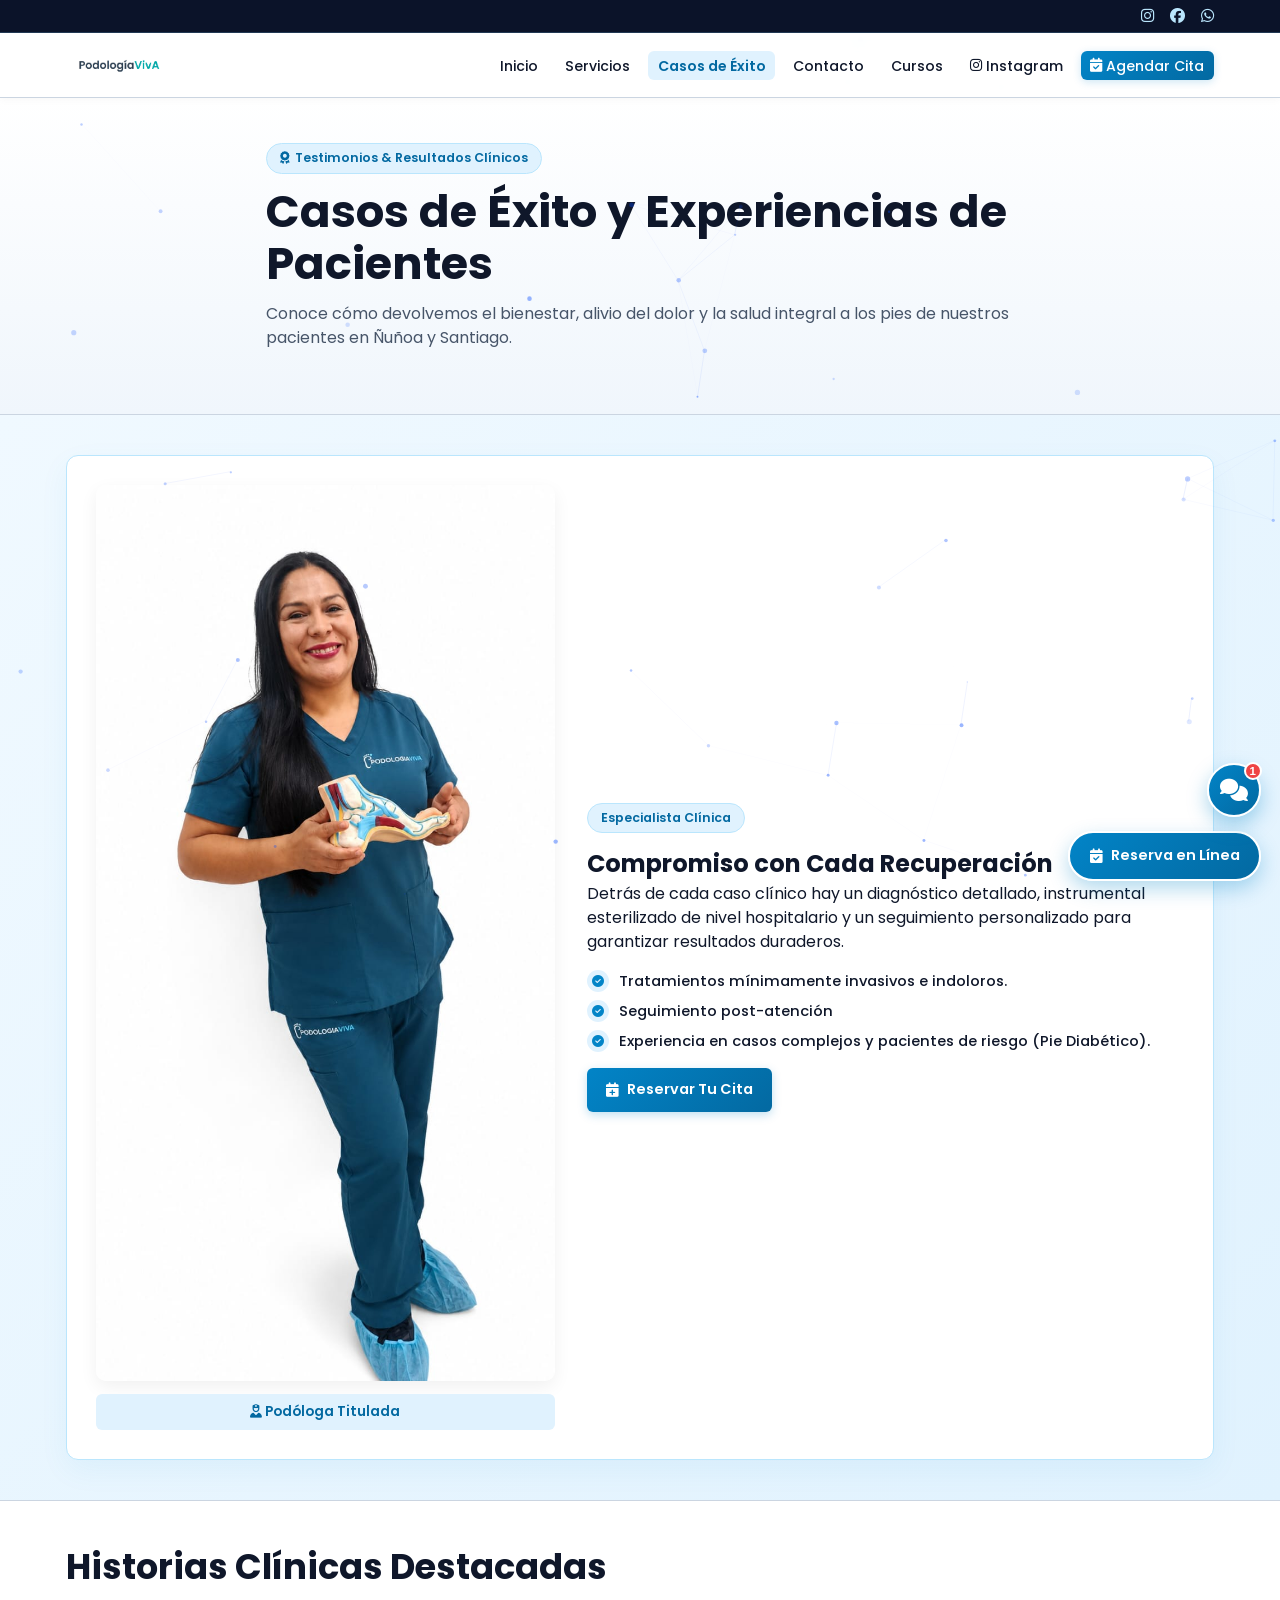
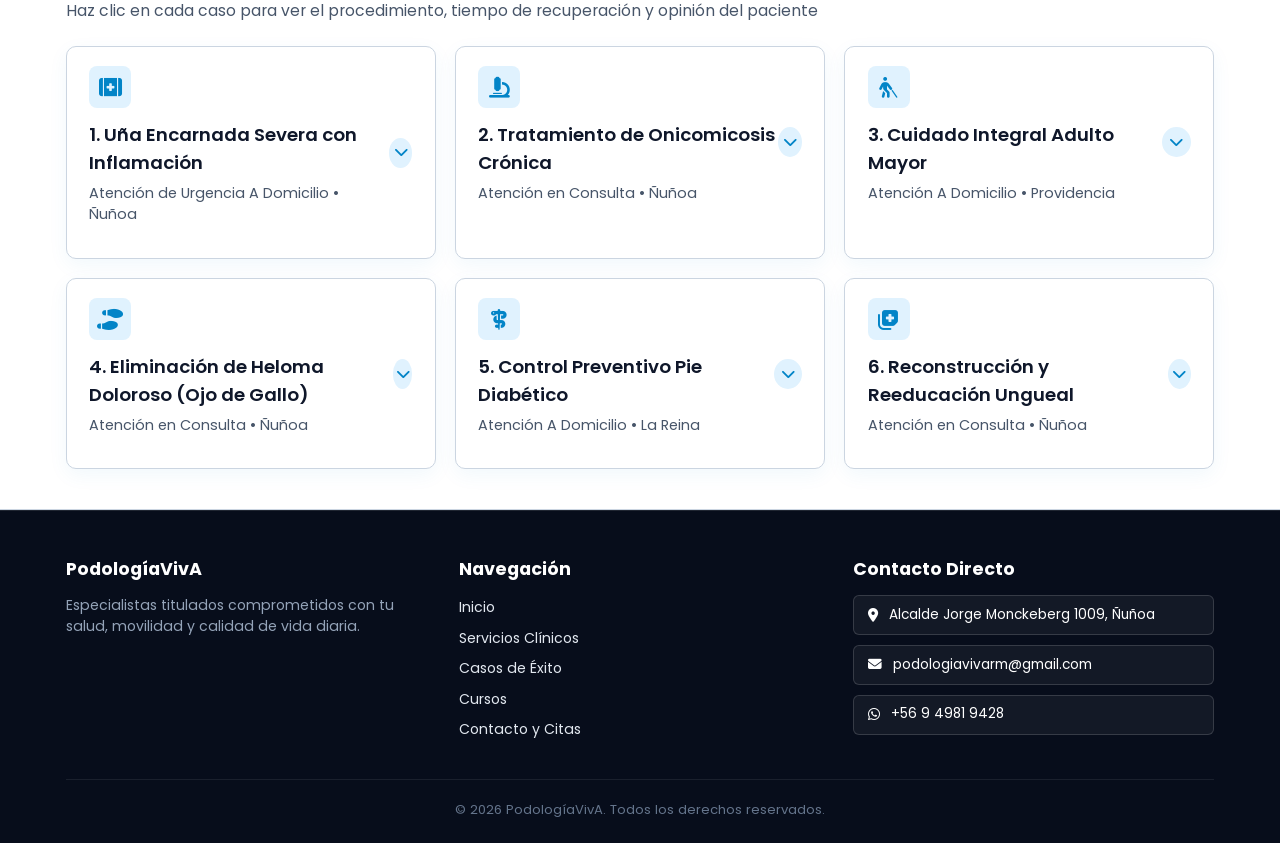
==== commit ec89c4ca: "feat: integracion final del sitio podologia viva y chatbot viviana" ====
--- a/casos_de_exito.html
+++ b/casos_de_exito.html
@@ -35,7 +35,7 @@
                 <li><a href="contacto.html">Contacto</a></li>
                 <li><a href="cursos.html">Cursos</a></li>
                 <li><a href="https://www.instagram.com/podologiaviva.cl" target="_blank" rel="noopener noreferrer" class="nav-ig"><i class="fa-brands fa-instagram"></i> Instagram</a></li>
-                <li><a href="https://wa.me/56949819428?text=Hola%20Podología%20VivA,%20necesito%20agendar%20una%20atención" target="_blank" rel="noopener noreferrer" class="btn-nav"><i class="fa-brands fa-whatsapp"></i> Agendar Cita</a></li>
+                <li><a href="https://form-swart-eight.vercel.app/7e6d4e53-a1c4-4816-9393-ec5df99a0ef3" target="_blank" rel="noopener noreferrer" class="btn-nav"><i class="fa-solid fa-calendar-check"></i> Agendar Cita</a></li>
             </ul>
             <button class="mobile-menu-btn" id="menuToggle" aria-label="Abrir menú">
                 <i class="fa-solid fa-bars"></i>
@@ -72,12 +72,12 @@
                     </p>
                     <ul class="podologa-highlights">
                         <li><i class="fa-solid fa-circle-check"></i> Tratamientos mínimamente invasivos e indoloros.</li>
-                        <li><i class="fa-solid fa-circle-check"></i> Seguimiento post-atención por WhatsApp.</li>
+                        <li><i class="fa-solid fa-circle-check"></i> Seguimiento post-atención</li>
                         <li><i class="fa-solid fa-circle-check"></i> Experiencia en casos complejos y pacientes de riesgo (Pie Diabético).</li>
                     </ul>
                     <div class="podologa-actions">
-                        <a href="https://wa.me/56949819428?text=Hola%20Podología%20VivA,%20quisiera%20consultar%20por%20mi%20caso" class="btn-primary" target="_blank" rel="noopener noreferrer">
-                            <i class="fa-brands fa-whatsapp"></i> Consulta tu Caso por WhatsApp
+                        <a href="https://form-swart-eight.vercel.app/7e6d4e53-a1c4-4816-9393-ec5df99a0ef3" class="btn-primary" target="_blank" rel="noopener noreferrer">
+                            <i class="fa-solid fa-calendar-plus"></i> Reservar Tu Cita
                         </a>
                     </div>
                 </div>
@@ -110,7 +110,7 @@
                             "Llegué con un dolor insoportable. La atención a domicilio fue extremadamente delicada y salí caminando sin molestias."
                             <br><small>— <strong>María Elena G.</strong></small>
                         </blockquote>
-                        <a href="https://wa.me/56949819428?text=Hola%20Podología%20VivA,%20tengo%20un%20caso%20de%20Uña%20Encarnada" target="_blank" rel="noopener noreferrer" class="card-link-btn">Tengo un caso similar &rarr;</a>
+                        <a href="https://form-swart-eight.vercel.app/7e6d4e53-a1c4-4816-9393-ec5df99a0ef3" target="_blank" rel="noopener noreferrer" class="card-link-btn">Agendar Evaluación similar &rarr;</a>
                     </div>
                 </details>
 
@@ -133,7 +133,7 @@
                             "Había probado varios remedios sin éxito. Gracias al seguimiento profesional de Podología VivA volví a usar calzado abierto."
                             <br><small>— <strong>Carlos M.</strong></small>
                         </blockquote>
-                        <a href="https://wa.me/56949819428?text=Hola%20Podología%20VivA,%20necesito%20tratamiento%20para%20Hongos" target="_blank" rel="noopener noreferrer" class="card-link-btn">Consultar por Hongos &rarr;</a>
+                        <a href="https://form-swart-eight.vercel.app/7e6d4e53-a1c4-4816-9393-ec5df99a0ef3" target="_blank" rel="noopener noreferrer" class="card-link-btn">Reservar para Hongos &rarr;</a>
                     </div>
                 </details>
 
@@ -156,7 +156,7 @@
                             "La paciencia y empatía con la que atienden a mi mamá es invaluable. Quedó encantada con el servicio a domicilio."
                             <br><small>— <strong>Patricia R. (Hija de paciente)</strong></small>
                         </blockquote>
-                        <a href="https://wa.me/56949819428?text=Hola%20Podología%20VivA,%20necesito%20atención%20para%20Adulto%20Mayor" target="_blank" rel="noopener noreferrer" class="card-link-btn">Agendar Domicilio &rarr;</a>
+                        <a href="https://form-swart-eight.vercel.app/7e6d4e53-a1c4-4816-9393-ec5df99a0ef3" target="_blank" rel="noopener noreferrer" class="card-link-btn">Agendar Domicilio &rarr;</a>
                     </div>
                 </details>
 
@@ -179,7 +179,7 @@
                             "Sentía una aguja al caminar. En menos de media hora en la consulta lo solucionaron por completo sin ningún tipo de dolor."
                             <br><small>— <strong>Andrés S.</strong></small>
                         </blockquote>
-                        <a href="https://wa.me/56949819428?text=Hola%20Podología%20VivA,%20tengo%20un%20heloma%20o%20callo%20doloroso" target="_blank" rel="noopener noreferrer" class="card-link-btn">Agendar Consulta &rarr;</a>
+                        <a href="https://form-swart-eight.vercel.app/7e6d4e53-a1c4-4816-9393-ec5df99a0ef3" target="_blank" rel="noopener noreferrer" class="card-link-btn">Agendar Consulta &rarr;</a>
                     </div>
                 </details>
 
@@ -202,7 +202,7 @@
                             "Un excelente trato y conocimiento sobre el cuidado especial que requiere mi condición. Transmiten mucha tranquilidad."
                             <br><small>— <strong>Roberto F.</strong></small>
                         </blockquote>
-                        <a href="https://wa.me/56949819428?text=Hola%20Podología%20VivA,%20necesito%20atención%20para%20Pie%20Diabético" target="_blank" rel="noopener noreferrer" class="card-link-btn">Consultar por Pie Diabético &rarr;</a>
+                        <a href="https://form-swart-eight.vercel.app/7e6d4e53-a1c4-4816-9393-ec5df99a0ef3" target="_blank" rel="noopener noreferrer" class="card-link-btn">Reservar Pie Diabético &rarr;</a>
                     </div>
                 </details>
 
@@ -225,69 +225,95 @@
                             "No pensaba que mi uña volvería a verse normal. El resultado estético y funcional superó mis expectativas."
                             <br><small>— <strong>Valentina H.</strong></small>
                         </blockquote>
-                        <a href="https://wa.me/56949819428?text=Hola%20Podología%20VivA,%20necesito%20reconstrucción%20ungueal" target="_blank" rel="noopener noreferrer" class="card-link-btn">Agendar Evaluación &rarr;</a>
+                        <a href="https://form-swart-eight.vercel.app/7e6d4e53-a1c4-4816-9393-ec5df99a0ef3" target="_blank" rel="noopener noreferrer" class="card-link-btn">Agendar Evaluación &rarr;</a>
                     </div>
                 </details>
             </div>
         </div>
     </section>
 
+    <!-- Footer -->
     <footer class="footer">
-    <div class="container">
-        <div class="footer-grid">
-            
-            <!-- Columna 1: Marca y Descripción -->
-            <div class="footer-col">
-                <h3>PodologíaVivA</h3>
-                <p>Especialistas titulados comprometidos con tu salud, movilidad y calidad de vida diaria.</p>
-            </div>
-
-            <!-- Columna 2: Navegación -->
-            <div class="footer-col">
-                <h4>Navegación</h4>
-                <ul class="footer-links" style="list-style: none;">
-                    <li><a href="#inicio" style="color: inherit; text-decoration: none;">Inicio</a></li>
-                    <li><a href="#servicios" style="color: inherit; text-decoration: none;">Servicios Clínicos</a></li>
-                    <li><a href="#casos" style="color: inherit; text-decoration: none;">Casos de Éxito</a></li>
-                    <li><a href="#cursos" style="color: inherit; text-decoration: none;">Cursos</a></li>
-                    <li><a href="#contacto" style="color: inherit; text-decoration: none;">Contacto y Citas</a></li>
-                </ul>
-            </div>
-
-            <!-- Columna 3: Contacto Directo (Botones Adaptados) -->
-            <div class="footer-col">
-                <h4>Contacto Directo</h4>
-                <div class="footer-contact-buttons">
-                    <a href="https://maps.google.com" target="_blank" class="contact-btn-social phone-btn">
-                        <i class="fas fa-map-marker-alt"></i>
-                        <span>Alcalde Jorge Monckeberg 1009, Ñuñoa</span>
-                    </a>
-                    
-                    <a href="mailto:podologiavivarm@gmail.com" class="contact-btn-social email-btn">
-                        <i class="fas fa-envelope"></i>
-                        <span>podologiavivarm@gmail.com</span>
-                    </a>
-                    
-                    <a href="https://wa.me/56949819428" target="_blank" class="contact-btn-social whatsapp-btn">
-                        <i class="fab fa-whatsapp"></i>
-                        <span>+56 9 4981 9428</span>
-                    </a>
-                </div>
-            </div>
-
-        </div>
-
-        <div class="footer-bottom">
-            <p>&copy; 2026 PodologíaVivA. Todos los derechos reservados.</p>
-        </div>
+        <div class="container">
+            <div class="footer-grid">
+                <div class="footer-col">
+                    <h3>PodologíaVivA</h3>
+                    <p>Especialistas titulados comprometidos con tu salud, movilidad y calidad de vida diaria.</p>
+                </div>
+
+                <div class="footer-col">
+                    <h4>Navegación</h4>
+                    <ul class="footer-links" style="list-style: none;">
+                        <li><a href="index.html" style="color: inherit; text-decoration: none;">Inicio</a></li>
+                        <li><a href="servicios.html" style="color: inherit; text-decoration: none;">Servicios Clínicos</a></li>
+                        <li><a href="casos_de_exito.html" style="color: inherit; text-decoration: none;">Casos de Éxito</a></li>
+                        <li><a href="cursos.html" style="color: inherit; text-decoration: none;">Cursos</a></li>
+                        <li><a href="contacto.html" style="color: inherit; text-decoration: none;">Contacto y Citas</a></li>
+                    </ul>
+                </div>
+
+                <div class="footer-col">
+                    <h4>Contacto Directo</h4>
+                    <div class="footer-contact-buttons">
+                        <a href="https://maps.google.com" target="_blank" class="contact-btn-social phone-btn">
+                            <i class="fas fa-map-marker-alt"></i>
+                            <span>Alcalde Jorge Monckeberg 1009, Ñuñoa</span>
+                        </a>
+                        
+                        <a href="mailto:podologiavivarm@gmail.com" class="contact-btn-social email-btn">
+                            <i class="fas fa-envelope"></i>
+                            <span>podologiavivarm@gmail.com</span>
+                        </a>
+                        
+                        <a href="https://wa.me/56949819428" target="_blank" class="contact-btn-social whatsapp-btn">
+                            <i class="fab fa-whatsapp"></i>
+                            <span>+56 9 4981 9428</span>
+                        </a>
+                    </div>
+                </div>
+            </div>
+
+            <div class="footer-bottom">
+                <p>&copy; 2026 PodologíaVivA. Todos los derechos reservados.</p>
+            </div>
+        </div>
+    </footer>
+
+    <a href="https://form-swart-eight.vercel.app/7e6d4e53-a1c4-4816-9393-ec5df99a0ef3" class="whatsapp-float" target="_blank" rel="noopener noreferrer" aria-label="Reserva en Línea">
+        <i class="fa-solid fa-calendar-check"></i>
+        <span>Reserva en Línea</span>
+    </a>
+    <!-- Widget Chatbot Viviana -->
+<button id="chatbot-toggle-btn" class="chatbot-toggle-btn" aria-label="Abrir asistente virtual Viviana">
+    <i class="fa-solid fa-comments"></i>
+    <span class="chatbot-badge-unread">1</span>
+</button>
+
+<div id="chatbot-modal" class="chatbot-modal hidden">
+    <div class="chatbot-header">
+        <div class="chatbot-avatar-info">
+            <div class="status-dot"></div>
+            <div>
+                <h4 class="chatbot-title">Viviana</h4>
+                <p class="chatbot-subtitle">Asistente Podología VivA</p>
+            </div>
+        </div>
+        <button id="chatbot-close-btn" class="chatbot-close-btn" aria-label="Cerrar chat">&times;</button>
     </div>
-</footer>
-
-    <a href="https://wa.me/56949819428?text=Hola%20Podología%20VivA,%20necesito%20agendar%20una%20atención" class="whatsapp-float" target="_blank" rel="noopener noreferrer" aria-label="Reserva por WhatsApp">
-        <i class="fa-brands fa-whatsapp"></i>
-        <span>Reserva por WhatsApp</span>
-    </a>
+
+    <div id="chatbot-messages" class="chatbot-messages">
+        <div class="chat-bubble bot-bubble">
+            ¡Hola! 👋 Soy Viviana, tu asistente virtual en <strong>Podología VivA</strong>. ¿En qué te puedo ayudar hoy o necesitas agendar una atención?
+        </div>
+    </div>
+
+    <div class="chatbot-input-container">
+        <input type="text" id="chatbot-input" placeholder="Escribe tu consulta aquí..." autocomplete="off">
+        <button id="chatbot-send-btn" class="chatbot-send-btn">
+            <i class="fa-solid fa-paper-plane"></i>
+        </button>
+    </div>
+</div>
 
     <script src="script.js"></script>
 </body>
-</html>
--- a/style.css
+++ b/style.css
@@ -1,909 +1,1065 @@
-/* ==========================================================================
-   PODOLOGÍA VIVA - STYLESHEET MOBILE-FIRST REFINED & FIXED
-   Corrección de saltos de línea, viñetas de menú y centrado de ubicación
-   ========================================================================== */
-
-/* --- 1. VARIABLES DE DISEÑO & PALETA DE COLOR --- */
+/* ===================================================
+   VARIABLES Y CONFIGURACIÓN GLOBAL (Compacto y Unido)
+   =================================================== */
 :root {
-    --primary: #0d9488;          
-    --primary-dark: #0f766e;
-    --primary-light: #e6f4f1;    
-    --primary-glow: rgba(13, 148, 136, 0.18);
-    
-    --secondary: #0284c7;        
-    --secondary-light: #e0f2fe;
-
-    --brand-whatsapp: #25d366;
-    --brand-whatsapp-dark: #128c7e;
-    --brand-instagram: #e1306c;
-    --brand-instagram-grad: linear-gradient(135deg, #833ab4, #fd1d1d, #fcb045);
-
-    --dark-text: #0f172a;        
-    --muted-text: #64748b;       
-    --light-bg: #f8fafc;         
-    --card-bg: #ffffff;
-
-    --shadow-sm: 0 4px 12px rgba(15, 23, 42, 0.03);
-    --shadow-md: 0 8px 20px -4px rgba(15, 23, 42, 0.06);
-    --shadow-lg: 0 16px 30px -8px rgba(15, 23, 42, 0.08);
-
-    --radius-sm: 18px;
-    --radius-md: 26px;
-    --radius-lg: 36px;
-    --radius-full: 9999px;
-
-    --transition-fast: all 0.2s cubic-bezier(0.4, 0, 0.2, 1);
-}
-
-/* --- 2. RESET Y CONTROL DE DESBORDAMIENTO --- */
-*, *::before, *::after {
-    box-sizing: border-box;
+    --bg-color: #f0f6fc;
+    --surface-color: #ffffff;
+    --text-color: #0f172a;
+    --text-muted: #475569;
+    --border-color: #cbd5e1;
+    --accent-color: #0284c7;
+    --accent-hover: #0369a1;
+    --sky-accent: #e0f2fe;
+    --sky-border: #7dd3fc;
+    --badge-bg: #e0f2fe;
+    --badge-text: #0369a1;
+    --shadow-elegant: 0 6px 20px rgba(2, 132, 199, 0.06);
+    --shadow-sm: 0 2px 8px rgba(15, 23, 42, 0.03);
+    --transition: all 0.3s cubic-bezier(0.16, 1, 0.3, 1);
+}
+
+* {
     margin: 0;
     padding: 0;
-    max-width: 100%;
+    box-sizing: border-box;
     -webkit-tap-highlight-color: transparent;
 }
 
-html, body {
-    width: 100%;
-    max-width: 100vw;
-    overflow-x: hidden !important;
+html {
     scroll-behavior: smooth;
-    font-size: 15px;
-    -webkit-text-size-adjust: 100%;
 }
 
 body {
-    font-family: 'Poppins', system-ui, -apple-system, sans-serif;
-    background-color: var(--light-bg);
-    color: var(--dark-text);
-    line-height: 1.65;
-    -webkit-font-smoothing: antialiased;
-    padding-bottom: calc(1.5rem + env(safe-area-inset-bottom));
+    font-family: 'Poppins', sans-serif;
+    background-color: var(--bg-color);
+    color: var(--text-color);
+    line-height: 1.5;
+    overflow-x: hidden;
+    position: relative;
 }
 
 #particle-canvas {
     position: fixed;
     top: 0;
     left: 0;
-    width: 100%;
-    height: 100%;
+    width: 100vw;
+    height: 100vh;
     pointer-events: none;
-    z-index: 0;
-    opacity: 0.35;
+    z-index: 999;
+}
+
+.skip-link {
+    position: absolute;
+    top: -40px;
+    left: 0;
+    background: var(--accent-color);
+    color: var(--surface-color);
+    padding: 6px;
+    z-index: 1005;
+}
+
+.skip-link:focus {
+    top: 0;
 }
 
 .container {
     width: 100%;
-    max-width: 1140px;
+    max-width: 1180px;
     margin: 0 auto;
-    padding: 0 1.2rem;
+    padding: 0 1rem;
     position: relative;
-    z-index: 1;
-}
-
-/* --- 3. SECCIONES Y ENCABEZADOS --- */
+    z-index: 2;
+}
+
+/* ===================================================
+   TOP BAR
+   =================================================== */
+.top-bar {
+    background-color: #0b1329;
+    color: #e0f2fe;
+    padding: 0.3rem 0;
+    font-size: 0.8rem;
+    border-bottom: 1px solid rgba(125, 211, 252, 0.2);
+    width: 100%;
+    position: relative;
+    z-index: 1001;
+}
+
+.top-bar-content {
+    display: flex;
+    justify-content: flex-end;
+    align-items: center;
+}
+
+.top-socials {
+    display: flex;
+    gap: 1rem;
+}
+
+.top-socials a {
+    color: #bae6fd;
+    font-size: 0.95rem;
+    transition: var(--transition);
+}
+
+.top-socials a:hover {
+    color: #ffffff;
+}
+
+/* ===================================================
+   NAVBAR (Altura compacta)
+   =================================================== */
+.navbar {
+    background-color: rgba(255, 255, 255, 0.95);
+    backdrop-filter: blur(10px);
+    border-bottom: 1px solid var(--border-color);
+    position: sticky;
+    top: 0;
+    z-index: 1000;
+    width: 100%;
+    box-shadow: var(--shadow-sm);
+}
+
+.nav-container {
+    display: flex;
+    justify-content: space-between;
+    align-items: center;
+    height: 64px;
+}
+
+.logo-img {
+    height: 34px;
+    width: auto;
+    display: block;
+}
+
+.nav-links {
+    display: flex;
+    list-style: none;
+    align-items: center;
+    gap: 0.5rem;
+}
+
+.nav-links a {
+    text-decoration: none;
+    color: var(--text-color);
+    font-weight: 500;
+    font-size: 0.88rem;
+    transition: var(--transition);
+    padding: 0.3rem 0.6rem;
+    border-radius: 6px;
+}
+
+.nav-links a:hover, .nav-links a.active {
+    background-color: var(--sky-accent);
+    color: var(--accent-hover);
+    font-weight: 600;
+}
+
+.btn-nav {
+    background: linear-gradient(135deg, var(--accent-color), #0369a1) !important;
+    color: #ffffff !important;
+    border-radius: 6px !important;
+    box-shadow: 0 2px 8px rgba(2, 132, 199, 0.2);
+}
+
+.mobile-menu-btn {
+    display: none;
+    background: var(--sky-accent);
+    border: 1px solid var(--sky-border);
+    color: var(--accent-color);
+    font-size: 1.15rem;
+    padding: 0.3rem 0.5rem;
+    border-radius: 6px;
+    cursor: pointer;
+}
+
+/* ===================================================
+   HERO SECTIONS (Espaciado reducido)
+   =================================================== */
+.hero, .services-hero {
+    background: linear-gradient(180deg, #ffffff 0%, var(--bg-color) 100%);
+    border-bottom: 1px solid var(--border-color);
+    padding: 2.8rem 0;
+    position: relative;
+    text-align: left;
+}
+
+.hero-overlay {
+    display: none;
+}
+
+.hero-content, .services-hero-content {
+    max-width: 780px;
+}
+
+.badge {
+    display: inline-flex;
+    align-items: center;
+    gap: 0.4rem;
+    background-color: var(--badge-bg);
+    color: var(--badge-text);
+    padding: 0.3rem 0.8rem;
+    font-size: 0.78rem;
+    font-weight: 600;
+    margin-bottom: 0.8rem;
+    border-radius: 50px;
+    border: 1px solid #bae6fd;
+}
+
+h1 {
+    font-size: clamp(2rem, 4.5vw, 2.8rem);
+    font-weight: 700;
+    line-height: 1.15;
+    margin-bottom: 0.8rem;
+    color: var(--text-color);
+}
+
+.hero-content p, .services-hero-content p {
+    font-size: 1rem;
+    color: var(--text-muted);
+    margin-bottom: 1.2rem;
+}
+
+.hero-btns {
+    display: flex;
+    gap: 0.8rem;
+    flex-wrap: wrap;
+}
+
+/* ===================================================
+   BOTONES GENERALES (Compactos)
+   =================================================== */
+.btn-primary, .btn-secondary, .btn-submit, .card-link-btn {
+    display: inline-flex;
+    align-items: center;
+    justify-content: center;
+    gap: 0.5rem;
+    padding: 0.7rem 1.2rem;
+    font-weight: 600;
+    font-size: 0.9rem;
+    text-decoration: none;
+    border-radius: 6px;
+    transition: var(--transition);
+    cursor: pointer;
+    border: none;
+}
+
+.btn-primary {
+    background: linear-gradient(135deg, var(--accent-color), #0369a1);
+    color: #ffffff;
+    box-shadow: 0 3px 10px rgba(2, 132, 199, 0.25);
+}
+
+.btn-primary:hover {
+    transform: translateY(-1px);
+    box-shadow: 0 4px 14px rgba(2, 132, 199, 0.35);
+}
+
+.btn-secondary {
+    background-color: #ffffff;
+    color: var(--accent-color);
+    border: 1px solid #bae6fd;
+    box-shadow: var(--shadow-sm);
+}
+
+.btn-secondary:hover {
+    background-color: var(--sky-accent);
+}
+
+.btn-block {
+    width: 100%;
+}
+
+.btn-sm {
+    padding: 0.45rem 0.9rem;
+    font-size: 0.82rem;
+    border-radius: 6px;
+}
+
+/* ===================================================
+   SECCIONES Y TARJETAS (Menos padding, juntas y unidas)
+   =================================================== */
 .section {
-    padding: 2.6rem 0;
+    padding: 2.5rem 0;
+    border-bottom: 1px solid var(--border-color);
+    position: relative;
+    z-index: 2;
+}
+
+.bg-light {
+    background-color: #ffffff;
 }
 
 .section-title {
-    font-size: 1.4rem;
-    color: var(--dark-text);
+    font-size: clamp(1.6rem, 3.5vw, 2.2rem);
+    font-weight: 700;
+    margin-bottom: 0.3rem;
+    color: var(--text-color);
+}
+
+.section-subtitle {
+    font-size: 0.98rem;
+    color: var(--text-muted);
+    margin-bottom: 1.5rem;
+}
+
+.grid-cards {
+    display: grid;
+    grid-template-columns: repeat(auto-fit, minmax(280px, 1fr));
+    gap: 1.2rem;
+}
+
+.card {
+    background-color: var(--surface-color);
+    border: 1px solid var(--border-color);
+    border-radius: 10px;
+    box-shadow: var(--shadow-elegant);
+    padding: 1.4rem;
+    transition: var(--transition);
+    display: flex;
+    flex-direction: column;
+    justify-content: space-between;
+}
+
+.card:hover {
+    transform: translateY(-3px);
+    box-shadow: 0 10px 25px rgba(2, 132, 199, 0.1);
+    border-color: #7dd3fc;
+}
+
+.card-icon {
+    font-size: 1.3rem;
+    color: var(--accent-color);
+    margin-bottom: 0.8rem;
+    background-color: var(--sky-accent);
+    width: 42px;
+    height: 42px;
+    border-radius: 8px;
+    display: flex;
+    align-items: center;
+    justify-content: center;
+}
+
+.card h3 {
+    font-size: 1.15rem;
+    font-weight: 600;
+    margin-bottom: 0.4rem;
+    color: var(--text-color);
+}
+
+.summary-desc {
+    color: var(--text-muted);
+    font-size: 0.9rem;
+    margin-bottom: 0.8rem;
+}
+
+/* Acordeones <details> más compactos */
+details.card {
+    padding: 0;
+}
+
+details summary {
+    padding: 1.2rem 1.4rem;
+    cursor: pointer;
+    list-style: none;
+    display: flex;
+    justify-content: space-between;
+    align-items: center;
+}
+
+details summary::-webkit-details-marker {
+    display: none;
+}
+
+.card-summary {
+    display: flex;
+    width: 100%;
+    justify-content: space-between;
+    align-items: center;
+}
+
+.accordion-icon {
+    font-size: 0.9rem;
+    background-color: var(--sky-accent);
+    color: var(--accent-color);
+    width: 30px;
+    height: 30px;
+    border-radius: 50%;
+    display: flex;
+    align-items: center;
+    justify-content: center;
+    transition: transform 0.3s ease, background-color 0.3s ease;
+}
+
+details[open] .accordion-icon {
+    transform: rotate(180deg);
+    background-color: var(--accent-color);
+    color: #ffffff;
+}
+
+.card-details-content {
+    padding: 0 1.4rem 1.4rem 1.4rem;
+    border-top: 1px solid var(--border-color);
+    background-color: #f8fafc;
+    border-bottom-left-radius: 10px;
+    border-bottom-right-radius: 10px;
+}
+
+.card-link-btn {
+    display: inline-block;
+    margin-top: 1rem;
+    background-color: var(--sky-accent);
+    color: var(--accent-hover);
+    padding: 0.5rem 1rem;
+    font-size: 0.85rem;
+    text-decoration: none;
+    border-radius: 6px;
+    font-weight: 600;
+}
+
+/* ===================================================
+   SECCIÓN PODÓLOGA (Espaciado interno ajustado)
+   =================================================== */
+.section-podologa {
+    padding: 2.5rem 0;
+    border-bottom: 1px solid var(--border-color);
+    background: linear-gradient(135deg, #f0f9ff 0%, #e0f2fe 100%);
+    position: relative;
+    z-index: 2;
+}
+
+.podologa-card {
+    display: grid;
+    grid-template-columns: 1fr 1.3fr;
+    gap: 2rem;
+    align-items: center;
+    background-color: var(--surface-color);
+    border: 1px solid #bae6fd;
+    padding: 1.8rem;
+    border-radius: 12px;
+    box-shadow: 0 10px 30px rgba(2, 132, 199, 0.06);
+}
+
+.podologa-img-frame {
+    border-radius: 10px;
+    overflow: hidden;
+    box-shadow: 0 6px 18px rgba(0,0,0,0.06);
+}
+
+.podologa-img {
+    width: 100%;
+    height: auto;
+    display: block;
+}
+
+.podologa-badge-mobile {
+    margin-top: 0.8rem;
+    font-weight: 600;
+    background: var(--sky-accent);
+    color: var(--accent-hover);
+    padding: 0.5rem;
     text-align: center;
-    font-weight: 800;
-    letter-spacing: -0.3px;
-    margin-bottom: 0.4rem;
-    word-break: break-word;
-    line-height: 1.35;
-}
-
-.section-subtitle {
-    text-align: center;
-    color: var(--muted-text);
+    border-radius: 6px;
     font-size: 0.85rem;
-    line-height: 1.6;
-    margin-bottom: 1.6rem;
-    padding: 0 0.5rem;
-    word-break: break-word;
-}
-
-/* --- 4. TOP BAR & NAVBAR CÁPSULA (MENÚ MÓVIL CORREGIDO) --- */
-.top-bar {
-    background: linear-gradient(135deg, #0f172a 0%, #1e293b 100%);
-    color: #e2e8f0;
-    font-size: 0.75rem;
-    padding: 0.6rem 0;
-    border-bottom: 2px solid rgba(13, 148, 136, 0.2);
-}
-
-.top-bar-content {
-    display: flex;
-    justify-content: space-between;
-    align-items: center;
-    flex-wrap: wrap;
-    gap: 0.5rem;
-}
-
-.top-socials {
-    display: flex;
-    gap: 0.6rem;
-    margin: 0 auto;
-}
-
-.top-socials a {
-    color: #ffffff;
-    background: rgba(255, 255, 255, 0.12);
-    width: 32px;
-    height: 32px;
-    border-radius: var(--radius-full);
-    display: flex;
-    align-items: center;
-    justify-content: center;
-    font-size: 0.85rem;
-}
-
-.navbar {
-    position: sticky;
-    top: 0.4rem;
-    z-index: 1000;
-    margin-top: 0.4rem;
-    padding: 0 0.5rem;
-}
-
-.nav-container {
-    background: rgba(255, 255, 255, 0.96);
-    backdrop-filter: blur(16px);
-    -webkit-backdrop-filter: blur(16px);
-    border-radius: var(--radius-full);
-    padding: 0.5rem 1rem;
-    display: flex;
-    align-items: center;
-    justify-content: space-between;
-    box-shadow: var(--shadow-md);
-    border: 1px solid rgba(255, 255, 255, 0.8);
-}
-
-.logo-img {
-    height: 32px;
-    width: auto;
-    max-width: 150px;
-    object-fit: contain;
-}
-
-.mobile-menu-btn {
-    display: flex;
-    align-items: center;
-    justify-content: center;
-    background: var(--primary-light);
-    border: none;
-    color: var(--primary);
-    font-size: 1.1rem;
-    width: 38px;
-    height: 38px;
-    border-radius: var(--radius-full);
-    cursor: pointer;
-    flex-shrink: 0;
-}
-
-/* Menú móvil limpio sin viñetas ni puntos negros */
-.nav-links {
-    position: absolute;
-    top: calc(100% + 0.5rem);
-    left: 0.8rem;
-    right: 0.8rem;
-    background: rgba(255, 255, 255, 0.99);
-    backdrop-filter: blur(20px);
-    -webkit-backdrop-filter: blur(20px);
-    border-radius: var(--radius-md);
-    padding: 1.1rem;
-    display: none;
+}
+
+.podologa-highlights {
+    list-style: none;
+    margin: 1rem 0;
+    display: flex;
     flex-direction: column;
     gap: 0.5rem;
-    box-shadow: var(--shadow-lg);
-    border: 1px solid rgba(226, 232, 240, 0.9);
-    list-style: none !important; /* Elimina cualquier punto o viñeta heredada */
-}
-
-.nav-links.active {
-    display: flex;
-}
-
-.nav-links li {
-    list-style: none !important;
-    margin: 0;
-    padding: 0;
-    width: 100%;
-}
-
-.nav-links a {
-    text-decoration: none;
-    color: var(--dark-text);
+}
+
+.podologa-highlights li {
+    display: flex;
+    align-items: center;
+    gap: 0.6rem;
+    font-weight: 500;
+    font-size: 0.92rem;
+    color: var(--text-color);
+}
+
+.podologa-highlights i {
+    color: var(--accent-color);
+    background: var(--sky-accent);
+    padding: 5px;
+    border-radius: 50%;
+    font-size: 0.75rem;
+}
+
+/* ===================================================
+   FILTROS Y FORMULARIOS COMPACTOS
+   =================================================== */
+.category-filter-wrapper {
+    margin-bottom: 1.5rem;
+}
+
+.filter-label {
     font-weight: 600;
-    font-size: 0.88rem;
+    margin-bottom: 0.6rem;
+    display: flex;
+    align-items: center;
+    gap: 0.5rem;
+    font-size: 0.92rem;
+    color: var(--text-color);
+}
+
+.filter-buttons {
+    display: flex;
+    gap: 0.5rem;
+    flex-wrap: wrap;
+}
+
+.filter-btn {
+    background-color: var(--surface-color);
+    border: 1px solid var(--border-color);
+    color: var(--text-color);
+    padding: 0.45rem 1rem;
+    font-weight: 500;
+    font-size: 0.85rem;
+    cursor: pointer;
+    border-radius: 6px;
+    box-shadow: var(--shadow-sm);
+    transition: var(--transition);
+}
+
+.filter-btn:hover, .filter-btn.active {
+    background-color: var(--accent-color);
+    color: #ffffff;
+    border-color: var(--accent-color);
+}
+
+.form-container {
+    background-color: var(--surface-color);
+    border: 1px solid var(--border-color);
+    border-radius: 12px;
+    box-shadow: var(--shadow-elegant);
+    padding: 1.8rem;
+    max-width: 760px;
+    margin: 0 auto;
+}
+
+.form-group {
+    margin-bottom: 1rem;
+}
+
+.form-group label {
+    display: block;
+    font-weight: 600;
+    margin-bottom: 0.3rem;
+    font-size: 0.9rem;
+    color: var(--text-color);
+}
+
+.form-group input, .form-group select, .form-group textarea, .assistant-input {
+    width: 100%;
     padding: 0.7rem 0.9rem;
-    border-radius: var(--radius-sm);
-    display: flex;
-    align-items: center;
-    justify-content: space-between;
-    background: #f1f5f9;
-    width: 100%;
-}
-
-.nav-links a.active {
-    background: var(--primary-light);
-    color: var(--primary);
-}
-
-/* --- 5. HERO SECTIONS --- */
-.hero, .services-hero, .coming-soon-hero {
+    border: 1px solid var(--border-color);
+    background-color: #f8fafc;
+    border-radius: 6px;
+    font-family: 'Poppins', sans-serif;
+    font-size: 0.92rem;
+    color: var(--text-color);
+    outline: none;
+    transition: var(--transition);
+}
+
+.form-group input:focus, .form-group select:focus, .form-group textarea:focus, .assistant-input:focus {
+    background-color: var(--surface-color);
+    border-color: var(--accent-color);
+    box-shadow: 0 0 0 2px rgba(2, 132, 199, 0.15);
+}
+
+.btn-submit {
+    background: linear-gradient(135deg, var(--accent-color), #0369a1);
+    color: var(--surface-color);
+    width: 100%;
+    border-radius: 6px;
+    box-shadow: 0 3px 10px rgba(2, 132, 199, 0.2);
+}
+
+/* ===================================================
+   ASISTENTE INTELIGENTE Y WIDGETS
+   =================================================== */
+.assistant-step {
+    margin-top: 1.2rem;
+}
+
+.assistant-label {
+    font-weight: 600;
+    margin-bottom: 0.5rem;
+    display: block;
+    font-size: 0.92rem;
+    color: var(--text-color);
+}
+
+.assistant-options {
+    display: grid;
+    grid-template-columns: 1fr;
+    gap: 0.7rem;
+}
+
+.opt-btn {
+    background-color: #f8fafc;
+    border: 1px solid var(--border-color);
+    padding: 0.8rem 0.9rem;
+    font-weight: 500;
+    text-align: left;
+    cursor: pointer;
+    border-radius: 8px;
+    box-shadow: var(--shadow-sm);
+    transition: var(--transition);
+    display: flex;
+    align-items: center;
+    gap: 0.7rem;
+    font-size: 0.9rem;
+    color: var(--text-color);
+}
+
+.opt-btn:hover, .opt-btn.active {
+    background-color: var(--sky-accent);
+    color: var(--accent-hover);
+    border-color: #7dd3fc;
+}
+
+.calculator-result {
+    border: 1px solid #bae6fd;
+    background-color: #f0f9ff;
+    padding: 1.1rem;
+    border-radius: 8px;
+    margin: 1.1rem 0;
+}
+
+.result-title {
+    font-weight: 600;
+    font-size: 0.8rem;
+    color: var(--text-muted);
+}
+
+.result-value {
+    font-size: 1.15rem;
+    font-weight: 700;
+    margin: 0.2rem 0;
+    color: var(--accent-color);
+}
+
+.result-note {
+    font-size: 0.82rem;
+    color: var(--text-muted);
+}
+
+/* ===================================================
+   MAPAS Y UBICACIÓN
+   =================================================== */
+.map-card {
+    display: flex;
+    flex-direction: column;
+    border: 1px solid var(--border-color);
+    border-radius: 12px;
+    box-shadow: var(--shadow-elegant);
+    background-color: var(--surface-color);
+    width: 100%;
+    overflow: hidden;
+    margin-bottom: 1rem;
+}
+
+.map-container {
+    width: 100%;
     position: relative;
-    padding: 2.4rem 1.2rem 2rem;
-    margin: 0.6rem 0 1.5rem;
-    border-radius: var(--radius-lg);
-    overflow: hidden;
-    background: linear-gradient(145deg, #0d9488 0%, #0f766e 60%, #115e59 100%);
-    color: #ffffff;
-    box-shadow: var(--shadow-lg);
-    text-align: center;
-}
-
-.badge, .coming-soon-badge {
-    display: inline-flex;
-    align-items: center;
-    gap: 0.4rem;
-    background: rgba(255, 255, 255, 0.2);
-    backdrop-filter: blur(10px);
-    padding: 0.35rem 0.9rem;
-    border-radius: var(--radius-full);
-    font-size: 0.72rem;
-    font-weight: 700;
-    text-transform: uppercase;
-    margin-bottom: 0.8rem;
-    border: 1px solid rgba(255, 255, 255, 0.3);
-}
-
-.hero h1, .services-hero h1 {
-    font-size: 1.5rem;
-    font-weight: 800;
-    line-height: 1.3;
-    margin-bottom: 0.7rem;
-    word-wrap: break-word;
-}
-
-.hero p, .services-hero p {
-    font-size: 0.88rem;
-    opacity: 0.95;
-    margin-bottom: 1.5rem;
-    line-height: 1.65;
-}
-
-.hero-btns {
+}
+
+.map-container iframe {
+    width: 100%;
+    height: 240px;
+    display: block;
+    border: none;
+}
+
+.map-info {
+    padding: 1.4rem;
     display: flex;
     flex-direction: column;
-    gap: 0.7rem;
-    width: 100%;
-}
-
-.btn-primary, .btn-secondary, .btn-submit {
-    display: flex;
-    align-items: center;
     justify-content: center;
     gap: 0.7rem;
-    width: 100%;
-    min-height: 46px;
-    padding: 0.75rem 1rem;
-    border-radius: var(--radius-full);
+    background-color: #f8fafc;
+    width: 100%;
+}
+
+.map-info h3 {
+    font-size: 1.1rem;
     font-weight: 700;
-    font-size: 0.88rem;
-    text-decoration: none;
-    cursor: pointer;
-    border: none;
-    box-shadow: var(--shadow-md);
-    text-align: center;
-}
-
-.btn-primary {
-    background: linear-gradient(135deg, var(--brand-whatsapp) 0%, #10b981 100%);
-    color: #ffffff;
-}
-
-.btn-secondary {
-    background: #ffffff;
-    color: var(--dark-text);
-}
-
-.btn-submit {
-    background: linear-gradient(135deg, var(--primary) 0%, var(--secondary) 100%);
-    color: #ffffff;
-}
-
-/* --- 6. TARJETAS Y ACORDEONES (DISTRIBUCIÓN DE ESPACIOS CORREGIDA) --- */
-.grid-cards {
-    display: grid;
-    grid-template-columns: 1fr;
-    gap: 1.1rem;
-    width: 100%;
-}
-
-.card {
-    background: var(--card-bg);
-    border-radius: var(--radius-md);
-    padding: 1.1rem;
-    border: 1px solid rgba(226, 232, 240, 0.8);
-    box-shadow: var(--shadow-md);
-    width: 100%;
-    overflow: hidden;
-}
-
-details.card-accordion {
-    width: 100%;
-    display: block;
-    background: var(--card-bg);
-    border-radius: var(--radius-md);
-    border: 1px solid rgba(226, 232, 240, 0.8);
-    box-shadow: var(--shadow-md);
-    padding: 1rem;
-    margin-bottom: 0.8rem;
-}
-
-details.card-accordion summary {
-    list-style: none;
-    cursor: pointer;
-    user-select: none;
-    width: 100%;
-    outline: none;
-}
-
-details.card-accordion summary::-webkit-details-marker {
-    display: none;
-}
-
-.card-summary {
-    display: flex;
-    align-items: center;
-    justify-content: space-between;
-    gap: 0.6rem;
-    width: 100%;
-}
-
-.card-header-content {
-    display: flex;
-    align-items: center;
-    gap: 0.75rem;
-    min-width: 0;
-    flex: 1;
-}
-
-.card-icon {
-    width: 38px;
-    height: 38px;
-    min-width: 38px;
-    border-radius: var(--radius-sm);
-    background: linear-gradient(135deg, var(--primary-light) 0%, #ccfbf1 100%);
-    color: var(--primary);
-    display: flex;
-    align-items: center;
-    justify-content: center;
-    font-size: 1.1rem;
-    flex-shrink: 0;
-}
-
-/* Títulos con ancho flexible y sin cortes forzados */
-.card h3 {
-    font-size: 0.88rem;
-    font-weight: 700;
-    color: var(--dark-text);
-    line-height: 1.3;
-    word-break: normal;
-    overflow-wrap: break-word;
-    flex: 1;
-}
-
-.summary-desc {
-    font-size: 0.78rem;
-    color: var(--muted-text);
-    margin-top: 0.2rem;
-    line-height: 1.45;
-    word-break: break-word;
-}
-
-.accordion-icon {
-    width: 30px;
-    height: 30px;
-    min-width: 30px;
-    border-radius: var(--radius-full);
-    background: #f1f5f9;
-    display: flex;
-    align-items: center;
-    justify-content: center;
-    color: var(--muted-text);
-    font-size: 0.72rem;
-    flex-shrink: 0;
-    transition: var(--transition-fast);
-}
-
-details[open] .accordion-icon {
-    transform: rotate(180deg);
-    background: var(--primary);
-    color: #ffffff;
-}
-
-.card-details-content {
-    margin-top: 0.9rem;
-    padding-top: 0.9rem;
-    font-size: 0.83rem;
-    color: #334155;
-    line-height: 1.65;
-    border-top: 1px solid #f1f5f9;
-    width: 100%;
-    word-wrap: break-word;
-}
-
-.clinic-list {
-    list-style: none;
-    padding: 0;
-    margin: 0;
-    width: 100%;
-}
-
-.clinic-list li {
-    display: flex;
-    align-items: flex-start;
-    gap: 0.6rem;
-    margin-bottom: 0.7rem;
-    font-size: 0.82rem;
-    line-height: 1.5;
-    word-break: break-word;
-}
-
-.clinic-list i {
-    color: var(--primary);
-    margin-top: 0.15rem;
-    font-size: 0.85rem;
-    flex-shrink: 0;
-}
-
-/* --- 7. PODÓLOGA CARD --- */
-.podologa-card {
-    background: var(--card-bg);
-    border-radius: var(--radius-lg);
-    padding: 1.4rem 1rem;
-    display: flex;
-    flex-direction: column;
-    gap: 1.2rem;
-    box-shadow: var(--shadow-lg);
-    border: 1px solid rgba(226, 232, 240, 0.8);
-    width: 100%;
-    overflow: hidden;
-}
-
-.podologa-img-frame {
-    width: 100%;
-    height: 230px;
-    border-radius: var(--radius-md);
-    overflow: hidden;
-    box-shadow: var(--shadow-md);
-    border: 3px solid #ffffff;
-}
-
-.podologa-img {
-    width: 100%;
-    height: 100%;
-    object-fit: cover;
-    object-position: top center;
-}
-
-.podologa-info h2 {
-    font-size: 1.25rem;
-    color: var(--dark-text);
-    margin: 0.2rem 0 0.7rem;
-    font-weight: 800;
-    line-height: 1.3;
-}
-
-.podologa-desc {
-    color: var(--muted-text);
-    font-size: 0.85rem;
-    line-height: 1.65;
-    margin-bottom: 1rem;
-}
-
-.podologa-highlights {
-    list-style: none;
-}
-
-.podologa-highlights li {
-    display: flex;
-    align-items: center;
-    gap: 0.6rem;
-    margin-bottom: 0.7rem;
-    font-size: 0.82rem;
-    font-weight: 600;
-}
-
-.podologa-highlights i {
-    color: var(--primary);
-    flex-shrink: 0;
-}
-
-/* --- 8. FILTROS & WIDGETS --- */
-.category-filter-wrapper {
-    margin-bottom: 1.5rem;
-    width: 100%;
-    overflow: hidden;
-}
-
-.filter-buttons {
-    display: flex;
-    justify-content: flex-start;
-    gap: 0.5rem;
-    overflow-x: auto;
-    padding: 0.2rem 0.2rem 0.5rem;
-    -webkit-overflow-scrolling: touch;
-    scrollbar-width: none;
-    width: 100%;
-}
-
-.filter-buttons::-webkit-scrollbar {
-    display: none;
-}
-
-.filter-btn {
-    white-space: nowrap;
-    background: var(--card-bg);
-    border: 1.5px solid #cbd5e1;
-    padding: 0.5rem 1rem;
-    border-radius: var(--radius-full);
-    font-size: 0.78rem;
-    font-weight: 600;
-    color: var(--dark-text);
-    flex-shrink: 0;
-}
-
-.filter-btn.active {
-    background: var(--primary);
-    color: #ffffff;
-    border-color: var(--primary);
-    box-shadow: 0 4px 12px var(--primary-glow);
-}
-
-.form-container, .smart-assistant-card, .widget-calculator {
-    background: var(--card-bg);
-    border-radius: var(--radius-md);
-    padding: 1.3rem 1rem;
-    box-shadow: var(--shadow-lg);
-    border: 1px solid rgba(226, 232, 240, 0.8);
-    width: 100%;
-}
-
-.assistant-options {
-    display: flex;
-    flex-direction: column;
-    gap: 0.6rem;
-}
-
-.opt-btn {
-    background: #f8fafc;
-    border: 2px solid #e2e8f0;
-    border-radius: var(--radius-sm);
-    padding: 0.8rem 0.9rem;
-    text-align: left;
-    font-size: 0.83rem;
-    font-weight: 600;
-    color: var(--dark-text);
-    display: flex;
-    align-items: center;
-    gap: 0.7rem;
-    line-height: 1.45;
-    width: 100%;
-    word-break: break-word;
-}
-
-.assistant-input, .form-group input, .form-group select, .form-group textarea {
-    width: 100%;
-    min-height: 44px;
-    padding: 0.7rem 0.9rem;
-    border-radius: var(--radius-sm);
-    border: 2px solid #e2e8f0;
-    background: #f8fafc;
-    font-size: 0.85rem;
-    color: var(--dark-text);
-    margin-top: 0.25rem;
-}
-
-/* --- 9. SECCIÓN DE UBICACIÓN Y MAPA (CENTRADOS Y CON ESPACIO PROTEGIDO) --- */
-.location-section {
-    padding: 2.4rem 0;
-}
-
-.location-card {
-    background: var(--card-bg);
-    border-radius: var(--radius-md);
-    padding: 1.4rem 1.1rem;
-    box-shadow: var(--shadow-lg);
-    border: 1px solid rgba(226, 232, 240, 0.8);
-    width: 100%;
-    text-align: center;
-}
-
-.location-card p, .location-card address {
-    font-size: 0.88rem;
-    color: var(--muted-text);
-    line-height: 1.65;
-    margin: 0.8rem auto 1.2rem auto;
-    max-width: 92%;
-    word-break: break-word;
-    font-style: normal;
-}
-
-.map-container {
-    width: 100%;
-    max-width: 100%;
-    height: 260px;
-    border-radius: var(--radius-sm);
-    overflow: hidden;
-    box-shadow: var(--shadow-md);
-    border: 2px solid #e2e8f0;
-    margin: 0 auto;
-}
-
-.map-container iframe {
-    width: 100%;
-    height: 100%;
-    border: 0;
-}
-
-/* --- 10. FOOTER & BOTONES DE CONTACTO (ICONOS SEPARADOS) --- */
-footer {
-    background: linear-gradient(135deg, #0f172a 0%, #1e293b 100%);
-    color: #cbd5e1;
-    padding: 2.6rem 0 1.5rem;
-    margin-top: 2.8rem;
-    border-top: 4px solid var(--primary);
-    border-top-left-radius: var(--radius-lg);
-    border-top-right-radius: var(--radius-lg);
-    width: 100%;
+}
+
+.map-info p {
+    font-size: 0.9rem;
+    color: var(--text-muted);
+}
+
+/* ===================================================
+   FOOTER COMPACTO
+   =================================================== */
+.footer {
+    background-color: #070d1b;
+    color: #e2e8f0;
+    padding: 2.8rem 0 1.5rem 0;
+    border-top: 1px solid rgba(255, 255, 255, 0.1);
+    position: relative;
+    z-index: 2;
 }
 
 .footer-grid {
     display: grid;
     grid-template-columns: 1fr;
-    gap: 1.8rem;
-    margin-bottom: 1.8rem;
-    width: 100%;
+    gap: 2rem;
+    margin-bottom: 2rem;
 }
 
 .footer-col h3, .footer-col h4 {
-    color: #ffffff;
-    font-size: 1.02rem;
-    font-weight: 800;
+    font-size: 1.1rem;
+    font-weight: 700;
     margin-bottom: 0.8rem;
-    position: relative;
-    padding-bottom: 0.35rem;
-}
-
-.footer-col h3::after, .footer-col h4::after {
-    content: '';
-    position: absolute;
-    bottom: 0;
-    left: 0;
-    width: 30px;
-    height: 3px;
-    background: var(--primary);
-    border-radius: var(--radius-full);
+    color: #ffffff;
 }
 
 .footer-col p {
-    font-size: 0.83rem;
-    line-height: 1.65;
     color: #94a3b8;
+    font-size: 0.88rem;
+}
+
+.footer-links li {
+    margin-bottom: 0.4rem;
+}
+
+.footer-links a {
+    color: #94a3b8;
+    font-size: 0.88rem;
+    transition: var(--transition);
+}
+
+.footer-links a:hover {
+    color: #38bdf8;
 }
 
 .footer-contact-buttons {
     display: flex;
     flex-direction: column;
-    gap: 0.75rem;
-    margin-top: 0.8rem;
-    width: 100%;
+    gap: 0.6rem;
 }
 
 .contact-btn-social {
     display: flex;
     align-items: center;
-    justify-content: flex-start;
-    gap: 1rem;
-    padding: 0.8rem 1.1rem;
-    border-radius: var(--radius-full);
+    gap: 0.7rem;
+    background: rgba(255, 255, 255, 0.05);
+    border: 1px solid rgba(255, 255, 255, 0.15);
+    color: #ffffff;
+    padding: 0.55rem 0.9rem;
+    font-size: 0.85rem;
     text-decoration: none;
-    font-weight: 700;
-    font-size: 0.85rem;
-    color: #ffffff !important;
-    box-shadow: var(--shadow-md);
-    width: 100%;
-}
-
-.contact-btn-social i {
-    font-size: 1.2rem;
-    flex-shrink: 0;
-    margin-left: 0.15rem;
-}
-
-.contact-btn-social.whatsapp-btn {
-    background: linear-gradient(135deg, var(--brand-whatsapp) 0%, var(--brand-whatsapp-dark) 100%);
-}
-
-.contact-btn-social.instagram-btn {
-    background: var(--brand-instagram-grad);
-}
-
-.contact-btn-social.phone-btn {
-    background: linear-gradient(135deg, #0284c7 0%, #0369a1 100%);
-}
-
-.contact-btn-social.email-btn {
-    background: linear-gradient(135deg, #ea4335 0%, #c5221f 100%);
+    border-radius: 6px;
+    transition: var(--transition);
+}
+
+.contact-btn-social:hover {
+    background: rgba(255, 255, 255, 0.1);
+    border-color: #38bdf8;
 }
 
 .footer-bottom {
+    border-top: 1px solid rgba(255, 255, 255, 0.08);
+    padding-top: 1.2rem;
     text-align: center;
-    padding-top: 1.3rem;
-    border-top: 1px solid rgba(255, 255, 255, 0.08);
-    font-size: 0.75rem;
     color: #64748b;
-    line-height: 1.5;
-}
-
-/* --- 11. BOTÓN FLOTANTE WHATSAPP --- */
+    font-size: 0.82rem;
+}
+
+/* ===================================================
+   BOTÓN FLOTANTE WHATSAPP / RESERVA
+   =================================================== */
 .whatsapp-float {
     position: fixed;
-    bottom: 1.1rem;
-    right: 0.9rem;
-    background: linear-gradient(135deg, var(--brand-whatsapp) 0%, var(--brand-whatsapp-dark) 100%);
-    color: #ffffff;
-    padding: 0.75rem 1.1rem;
-    border-radius: var(--radius-full);
-    display: flex;
-    align-items: center;
-    gap: 0.65rem;
+    bottom: 1.2rem;
+    right: 1.2rem;
+    background: linear-gradient(135deg, #0284c7, #0369a1);
+    color: #ffffff;
+    border: 2px solid #ffffff;
+    padding: 0.75rem 1.2rem;
+    font-weight: 600;
+    font-size: 0.9rem;
+    display: flex;
+    align-items: center;
+    gap: 0.5rem;
     text-decoration: none;
+    border-radius: 50px;
+    box-shadow: 0 8px 20px rgba(2, 132, 199, 0.3);
+    z-index: 1000;
+}
+
+/* ===================================================
+   CURSOS Y LISTAS ESPECÍFICAS
+   =================================================== */
+.cursos-grid, .pasos-inscripcion {
+    display: grid;
+    grid-template-columns: 1fr;
+    gap: 1.2rem;
+    margin-top: 1.2rem;
+}
+
+.paso-card {
+    display: flex;
+    gap: 1rem;
+    align-items: flex-start;
+}
+
+.paso-num {
+    background-color: var(--sky-accent);
+    color: var(--accent-hover);
     font-weight: 700;
-    font-size: 0.85rem;
-    box-shadow: 0 8px 20px rgba(37, 211, 102, 0.45);
-    z-index: 999;
-}
-
-.whatsapp-float i {
-    font-size: 1.3rem;
-}
-
-@media (min-width: 768px) {
-    .container {
-        padding: 0 1.5rem;
-    }
-
-    .mobile-menu-btn {
-        display: none;
-    }
-
-    .nav-links {
-        position: static;
-        display: flex !important;
-        flex-direction: row;
-        background: transparent;
-        padding: 0;
-        box-shadow: none;
-        border: none;
-        gap: 0.4rem;
-    }
-
-    .nav-links a {
-        background: transparent;
-        font-size: 0.85rem;
-        padding: 0.4rem 0.9rem;
-    }
-
-    .grid-cards {
+    font-size: 1rem;
+    width: 38px;
+    height: 38px;
+    display: flex;
+    align-items: center;
+    justify-content: center;
+    border-radius: 10px;
+    flex-shrink: 0;
+}
+
+.cta-empresas {
+    text-align: center;
+    padding: 2.5rem 1.2rem;
+    background: linear-gradient(135deg, #f0f9ff 0%, #e0f2fe 100%);
+    border: 1px solid #bae6fd;
+    border-radius: 12px;
+}
+
+/* ===================================================
+   RESPONSIVE MEDIA QUERIES
+   =================================================== */
+@media (min-width: 769px) {
+    .assistant-options {
         grid-template-columns: repeat(2, 1fr);
     }
-
     .footer-grid {
-        grid-template-columns: 2fr 1.2fr 1.5fr;
+        grid-template-columns: repeat(3, 1fr);
     }
+}
+
+@media (min-width: 992px) {
+    .map-card {
+        display: grid;
+        grid-template-columns: 1.8fr 1.2fr;
+    }
+    .map-info {
+        border-left: 1px solid var(--border-color);
+        padding: 2rem;
+    }
+}
+
+@media (max-width: 768px) {
+    .nav-links {
+        display: none;
+        flex-direction: column;
+        position: absolute;
+        top: 64px;
+        left: 0;
+        width: 100%;
+        background-color: rgba(255, 255, 255, 0.98);
+        backdrop-filter: blur(10px);
+        border-bottom: 1px solid var(--border-color);
+        padding: 1.2rem;
+        box-shadow: var(--shadow-elegant);
+        align-items: stretch;
+        text-align: center;
+    }
+
+    .nav-links.active {
+        display: flex;
+    }
+
+    .mobile-menu-btn {
+        display: block;
+    }
 
     .podologa-card {
-        flex-direction: row;
-        align-items: center;
+        grid-template-columns: 1fr;
+        padding: 1.4rem;
     }
-
-    .podologa-img-wrapper {
-        flex: 1;
-    }
-
-    .podologa-info {
-        flex: 1.3;
-    }
-}
-/* --- CORRECCIÓN DE ALINEACIÓN DE LA DIRECCIÓN EN MÓVIL --- */
-.location-card {
-    text-align: center; /* Asegura el centrado general */
-    padding: 1.5rem 1.2rem; /* Añade un respiro lateral simétrico */
-}
-
-.location-card p, 
-.location-card address {
+}
+/* ===================================================
+   ESTILOS WIDGET FLOTANTE CHATBOT VIVIANA
+   =================================================== */
+.chatbot-toggle-btn {
+    position: fixed;
+    bottom: 5.2rem;
+    right: 1.2rem;
+    background: linear-gradient(135deg, #0284c7, #0369a1);
+    color: #ffffff;
+    border: 2px solid #ffffff;
+    width: 54px;
+    height: 54px;
+    border-radius: 50%;
     display: flex;
     align-items: center;
     justify-content: center;
-    gap: 0.5rem; /* Separa el icono de la dirección */
-    text-align: center;
-    margin: 0.8rem auto 1.2rem auto;
-    padding: 0 0.5rem; /* Evita que toque los bordes laterales */
-    max-width: 100%;
-}
-
-.location-card i {
-    color: var(--primary);
-    flex-shrink: 0;
-}
-/* --- SECCIÓN DE UBICACIÓN Y MAPA (CENTRADOS Y CON ESPACIO PROTEGIDO) --- */
-.location-section {
-    padding: 2.4rem 0;
-}
-
-.location-card, .map-card {
-    background: var(--card-bg);
-    border-radius: var(--radius-md);
-    padding: 1.5rem 1.2rem;
-    box-shadow: var(--shadow-lg);
-    border: 1px solid rgba(226, 232, 240, 0.8);
-    width: 100%;
-    text-align: center; /* Centra todo el contenido hijo */
-    margin: 0 auto;
-}
-
-/* Alineación específica para el bloque de información de la dirección */
-.map-info, .location-card p, .location-card address {
+    font-size: 1.4rem;
+    cursor: pointer;
+    box-shadow: 0 8px 20px rgba(2, 132, 199, 0.35);
+    z-index: 1001;
+    transition: all 0.3s ease;
+}
+
+.chatbot-toggle-btn:hover {
+    transform: scale(1.08);
+}
+
+.chatbot-badge-unread {
+    position: absolute;
+    top: -3px;
+    right: -3px;
+    background-color: #ef4444;
+    color: #ffffff;
+    font-size: 0.72rem;
+    font-weight: 700;
+    width: 18px;
+    height: 18px;
+    border-radius: 50%;
+    display: flex;
+    align-items: center;
+    justify-content: center;
+    border: 2px solid #ffffff;
+}
+
+.chatbot-modal {
+    position: fixed;
+    bottom: 5.2rem;
+    right: 1.2rem;
+    width: 360px;
+    max-width: calc(100vw - 2.4rem);
+    height: 480px;
+    max-height: calc(100vh - 7rem);
+    background-color: #ffffff;
+    border-radius: 14px;
+    box-shadow: 0 12px 32px rgba(15, 23, 42, 0.2);
+    border: 1px solid #cbd5e1;
     display: flex;
     flex-direction: column;
-    align-items: center;
-    justify-content: center;
-    text-align: center;
-    margin: 1rem auto 0 auto;
-    padding: 0 0.5rem;
-    width: 100%;
-}
-
-/* Estilo para que el texto y el icono fluyan de forma centrada y ordenada */
-.map-info p, .location-card p {
-    display: flex;
-    align-items: center;
-    justify-content: center;
+    z-index: 1002;
+    overflow: hidden;
+    transition: all 0.3s cubic-bezier(0.16, 1, 0.3, 1);
+}
+
+.chatbot-modal.hidden {
+    display: none;
+}
+
+.chatbot-header {
+    background: linear-gradient(135deg, #0284c7, #0369a1);
+    color: #ffffff;
+    padding: 0.9rem 1.1rem;
+    display: flex;
+    justify-content: space-between;
+    align-items: center;
+}
+
+.chatbot-avatar-info {
+    display: flex;
+    align-items: center;
+    gap: 0.6rem;
+}
+
+.status-dot {
+    width: 10px;
+    height: 10px;
+    background-color: #22c55e;
+    border-radius: 50%;
+    border: 2px solid #ffffff;
+}
+
+.chatbot-title {
+    font-size: 1rem;
+    font-weight: 700;
+    margin: 0;
+}
+
+.chatbot-subtitle {
+    font-size: 0.75rem;
+    opacity: 0.9;
+    margin: 0;
+}
+
+.chatbot-close-btn {
+    background: transparent;
+    border: none;
+    color: #ffffff;
+    font-size: 1.5rem;
+    cursor: pointer;
+    line-height: 1;
+}
+
+.chatbot-messages {
+    flex: 1;
+    padding: 1rem;
+    overflow-y: auto;
+    background-color: #f8fafc;
+    display: flex;
+    flex-direction: column;
+    gap: 0.8rem;
+}
+
+.chat-bubble {
+    max-width: 82%;
+    padding: 0.7rem 0.9rem;
+    font-size: 0.88rem;
+    border-radius: 12px;
+    line-height: 1.4;
+    word-break: break-word;
+}
+
+.bot-bubble {
+    background-color: #ffffff;
+    color: #0f172a;
+    align-self: flex-start;
+    border: 1px solid #e2e8f0;
+    border-bottom-left-radius: 2px;
+    box-shadow: 0 2px 6px rgba(0, 0, 0, 0.03);
+}
+
+.user-bubble {
+    background: linear-gradient(135deg, #0284c7, #0369a1);
+    color: #ffffff;
+    align-self: flex-end;
+    border-bottom-right-radius: 2px;
+}
+
+.chatbot-input-container {
+    display: flex;
+    padding: 0.7rem;
+    background-color: #ffffff;
+    border-top: 1px solid #e2e8f0;
     gap: 0.5rem;
-    font-size: 0.9rem;
-    color: var(--dark-text);
-    line-height: 1.5;
-    word-break: break-word;
-}
-
-.map-info i, .location-card i {
-    color: var(--primary);
-    flex-shrink: 0;
-}
-
-/* Contenedor del mapa adaptado */
-.map-container {
-    width: 100%;
-    height: 260px;
-    border-radius: var(--radius-sm);
-    overflow: hidden;
-    box-shadow: var(--shadow-md);
-    border: 2px solid #e2e8f0;
-    margin: 0 auto;
-}
-
-.map-container iframe {
-    width: 100%;
-    height: 100%;
-    border: 0;
+}
+
+.chatbot-input-container input {
+    flex: 1;
+    padding: 0.6rem 0.8rem;
+    border: 1px solid #cbd5e1;
+    border-radius: 6px;
+    font-size: 0.88rem;
+    outline: none;
+}
+
+.chatbot-input-container input:focus {
+    border-color: #0284c7;
+}
+
+.chatbot-send-btn {
+    background-color: #0284c7;
+    color: #ffffff;
+    border: none;
+    padding: 0 0.9rem;
+    border-radius: 6px;
+    cursor: pointer;
 }
